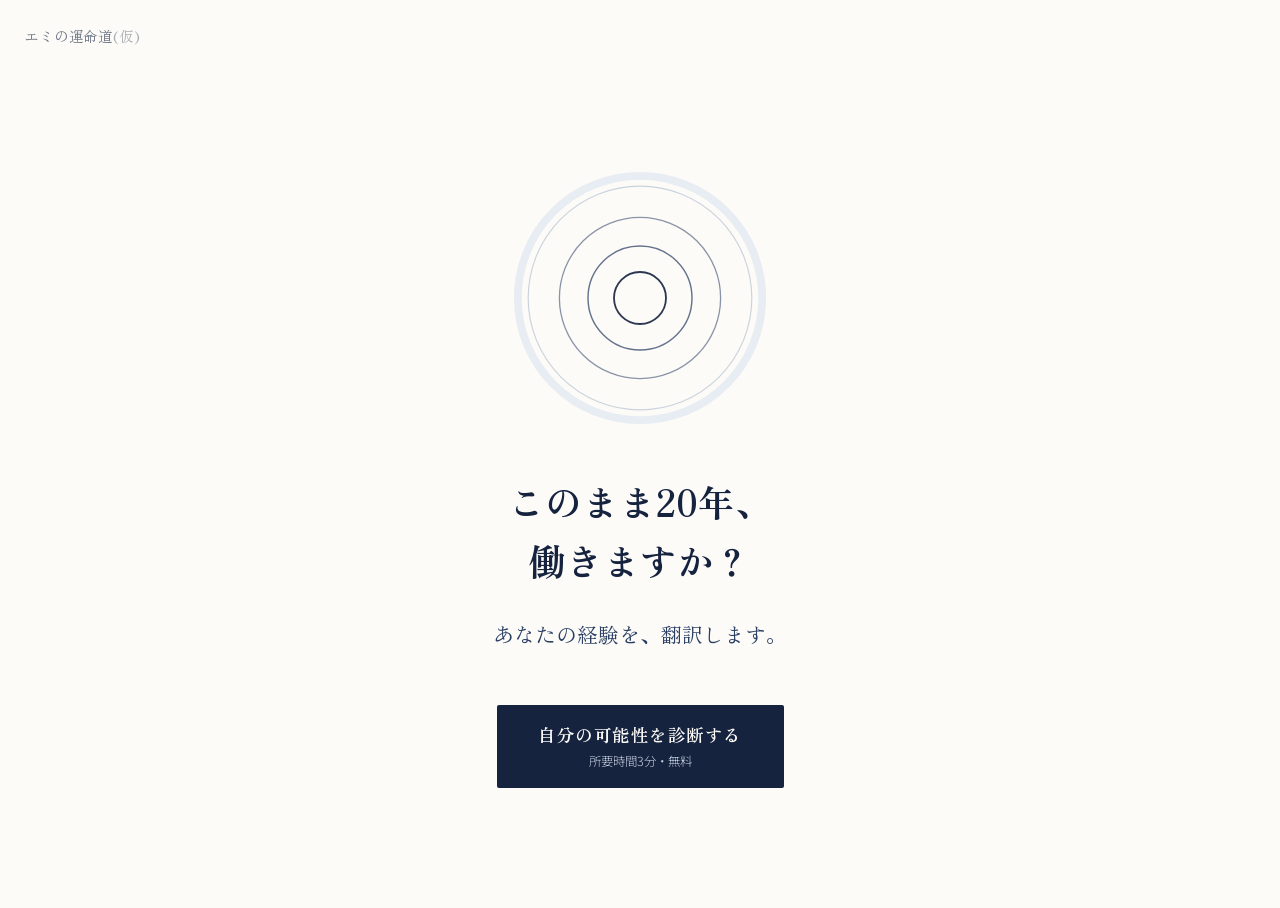
==== eminounmeido_preview.html @ cffa4973 "Add files via upload" ====
<!DOCTYPE html>
<html lang="ja">
<head>
<meta charset="UTF-8">
<meta name="viewport" content="width=device-width, initial-scale=1.0">
<title>エミの運命道(仮) | あなたの経験を翻訳する、可能性診断</title>
<meta name="description" content="このまま20年働きますか？あなたの経験を翻訳する、3分の可能性診断。">

<!-- OGP: 実際に公開するドメインに合わせて og:url と og:image を書き換えてください -->
<meta property="og:type" content="website">
<meta property="og:title" content="このまま20年、働きますか？｜エミの運命道">
<meta property="og:description" content="あなたの経験を翻訳する、3分の可能性診断。">
<meta property="og:url" content="https://eqmanage.github.io/eminounmeido/">
<meta property="og:image" content="https://eqmanage.github.io/eminounmeido/img/og-image.png">
<meta property="og:site_name" content="エミの運命道">
<meta property="og:locale" content="ja_JP">

<meta name="twitter:card" content="summary_large_image">
<meta name="twitter:title" content="このまま20年、働きますか？｜エミの運命道">
<meta name="twitter:description" content="あなたの経験を翻訳する、3分の可能性診断。">
<meta name="twitter:image" content="https://eqmanage.github.io/eminounmeido/img/og-image.png">

<style>
/* ==========================================================================
   エミの運命道(仮) — 40代の可能性診断サイト
   デザインコンセプト: 積み重ねた年輪を、次の道へ翻訳する
   白と青を基調に、占い感・転職サイト感を出さない
   ========================================================================== */

@import url('https://fonts.googleapis.com/css2?family=Zen+Old+Mincho:wght@400;500;600;700;900&family=Noto+Sans+JP:wght@300;400;500;700&display=swap');

:root {
  --navy:    #16233F;
  --navy-2:  #2B3F63;
  --sky:     #EFF4F9;
  --sky-2:   #DCE6F0;
  --paper:   #FCFBF8;
  --ink:     #23262E;
  --muted:   #6E7787;
  --line:    #D9E1EA;

  --font-display: 'Zen Old Mincho', serif;
  --font-body: 'Noto Sans JP', sans-serif;

  --max-width: 720px;
}

* { box-sizing: border-box; }

body {
  margin: 0;
  background: var(--paper);
  color: var(--ink);
  font-family: var(--font-body);
  font-weight: 300;
  line-height: 1.9;
  -webkit-font-smoothing: antialiased;
}

h1, h2, h3 {
  font-family: var(--font-display);
  font-weight: 700;
  line-height: 1.6;
  margin: 0;
  color: var(--navy);
}

p { margin: 0 0 1em; }
button { font-family: inherit; }

.container {
  max-width: var(--max-width);
  margin: 0 auto;
  padding: 0 1.5rem;
}

/* ==========================================================================
   ミニヘッダー(仮の屋号のみ、控えめに)
   ========================================================================== */

.mini-header {
  padding: 1.4rem 1.5rem;
  font-family: var(--font-display);
  font-size: 0.9rem;
  color: var(--muted);
  letter-spacing: 0.06em;
}

/* ==========================================================================
   年輪モチーフ(装飾SVG)
   ========================================================================== */

.rings {
  width: 100%;
  max-width: 260px;
  margin: 0 auto 2.2rem;
  opacity: 0.9;
}

/* ==========================================================================
   画面(スクリーン)切り替え
   ========================================================================== */

.screen {
  display: none;
  min-height: calc(100vh - 64px);
  align-items: center;
}
.screen.is-active { display: flex; }

.screen-inner {
  width: 100%;
  padding: 2.5rem 0 4rem;
}

/* ==========================================================================
   ランディング
   ========================================================================== */

.landing {
  text-align: center;
}

.landing h1 {
  font-size: clamp(1.7rem, 5vw, 2.3rem);
  margin-bottom: 0.7em;
}

.landing .lede {
  font-family: var(--font-display);
  font-size: clamp(1.1rem, 3vw, 1.3rem);
  color: var(--navy-2);
  margin-bottom: 2.4em;
}

/* ==========================================================================
   ボタン
   ========================================================================== */

.btn-primary {
  display: inline-flex;
  flex-direction: column;
  align-items: center;
  gap: 0.3rem;
  padding: 1.1rem 2.6rem;
  background: var(--navy);
  color: var(--paper);
  border: none;
  cursor: pointer;
  border-radius: 2px;
  transition: background 0.25s ease, transform 0.15s ease;
}
.btn-primary:hover { background: var(--navy-2); }
.btn-primary:active { transform: scale(0.98); }
.btn-primary .btn-label {
  font-family: var(--font-display);
  font-size: 1.1rem;
  font-weight: 600;
  letter-spacing: 0.03em;
}
.btn-primary .btn-sub {
  font-size: 0.78rem;
  color: #C9D3E2;
  font-weight: 300;
}

.btn-primary:disabled {
  background: var(--sky-2);
  color: var(--muted);
  cursor: not-allowed;
}
.btn-primary:disabled .btn-sub { color: var(--muted); }

.btn-secondary {
  display: inline-block;
  margin-top: 1.2rem;
  background: none;
  border: none;
  color: var(--muted);
  font-size: 0.88rem;
  cursor: pointer;
  text-decoration: underline;
  text-underline-offset: 3px;
}

/* ==========================================================================
   進捗インジケーター
   ========================================================================== */

.progress {
  display: flex;
  justify-content: center;
  gap: 0.5rem;
  margin-bottom: 2.6rem;
}
.progress-dot {
  width: 34px;
  height: 2px;
  background: var(--sky-2);
}
.progress-dot.is-done { background: var(--navy-2); }
.progress-dot.is-current { background: var(--navy); }

/* ==========================================================================
   質問フォーム
   ========================================================================== */

.step-title {
  font-size: clamp(1.4rem, 4vw, 1.8rem);
  text-align: center;
  margin-bottom: 2rem;
}

.question-block {
  margin-bottom: 2.4rem;
}

.question-label {
  display: block;
  font-family: var(--font-display);
  font-size: 1.05rem;
  color: var(--navy);
  margin-bottom: 0.9rem;
}

.question-hint {
  display: block;
  font-size: 0.82rem;
  color: var(--muted);
  margin-top: -0.5rem;
  margin-bottom: 0.9rem;
}

/* 選択肢: 性別など少数の横並び選択 */
.choice-row {
  display: flex;
  gap: 0.7rem;
  flex-wrap: wrap;
}

.choice-pill {
  padding: 0.75rem 1.4rem;
  border: 1px solid var(--line);
  background: var(--paper);
  color: var(--ink);
  cursor: pointer;
  font-size: 0.95rem;
  transition: border-color 0.2s ease, background 0.2s ease;
}
.choice-pill:hover { border-color: var(--navy-2); }
.choice-pill.is-selected {
  border-color: var(--navy);
  background: var(--sky);
  color: var(--navy);
  font-weight: 500;
}

/* 選択肢: 縦積みの選択(Q4のような気持ちの選択) */
.choice-stack {
  display: flex;
  flex-direction: column;
  gap: 0.7rem;
}

.choice-card {
  display: block;
  width: 100%;
  text-align: left;
  padding: 1rem 1.2rem;
  border: 1px solid var(--line);
  background: var(--paper);
  color: var(--ink);
  cursor: pointer;
  font-size: 0.95rem;
  line-height: 1.7;
  transition: border-color 0.2s ease, background 0.2s ease;
}
.choice-card:hover { border-color: var(--navy-2); }
.choice-card.is-selected {
  border-color: var(--navy);
  background: var(--sky);
  font-weight: 500;
}

input[type="date"],
input[type="text"] {
  width: 100%;
  font-family: var(--font-body);
  font-size: 1rem;
  padding: 0.85rem 1rem;
  border: 1px solid var(--line);
  background: var(--paper);
  color: var(--ink);
}
input[type="date"]:focus,
input[type="text"]:focus {
  outline: none;
  border-color: var(--navy-2);
}

.step-actions {
  text-align: center;
  margin-top: 2.6rem;
}

/* ==========================================================================
   結果画面
   ========================================================================== */

.result-loading {
  text-align: center;
  padding: 4rem 0;
}
.result-loading p {
  font-family: var(--font-display);
  color: var(--navy-2);
}

.result-content { display: none; }
.result-content.is-visible { display: block; }

.result-tag {
  display: block;
  text-align: center;
  font-size: 0.85rem;
  color: var(--muted);
  margin-bottom: 0.6rem;
}

.result-title {
  text-align: center;
  font-size: clamp(1.5rem, 4.5vw, 2rem);
  margin-bottom: 1.6rem;
  color: var(--navy);
}

.result-body {
  border-top: 1px solid var(--line);
  padding-top: 1.8rem;
}

.result-body p { color: var(--ink); }

.result-footer {
  margin-top: 2.6rem;
  padding-top: 1.8rem;
  border-top: 1px solid var(--line);
  text-align: center;
}

.small-note {
  font-size: 0.78rem;
  color: var(--muted);
  text-align: center;
  margin-top: 2rem;
}

/* ==========================================================================
   結果: 職業の翻訳提案カード
   ========================================================================== */

.suggestion-list {
  display: flex;
  flex-direction: column;
  gap: 0.9rem;
  margin: 1.4rem 0 1.8rem;
}

.suggestion-card {
  border: 1px solid var(--line);
  background: var(--sky);
  padding: 1.1rem 1.3rem;
}

.suggestion-job {
  display: block;
  font-family: var(--font-display);
  font-size: 1.08rem;
  color: var(--navy);
  margin-bottom: 0.35rem;
}

.suggestion-head {
  display: flex;
  align-items: baseline;
  justify-content: space-between;
  gap: 0.6rem;
  margin-bottom: 0.35rem;
}
.suggestion-head .suggestion-job { margin-bottom: 0; }

.suggestion-score {
  flex-shrink: 0;
  font-family: var(--font-display);
  font-size: 0.85rem;
  color: var(--navy-2);
  border: 1px solid var(--navy-2);
  padding: 0.15em 0.6em;
  white-space: nowrap;
}

.suggestion-reason {
  display: block;
  font-size: 0.88rem;
  color: var(--muted);
  line-height: 1.7;
}

.suggestion-episode {
  display: block;
  font-size: 0.85rem;
  color: var(--ink);
  line-height: 1.8;
  margin-top: 0.6rem;
  padding-top: 0.6rem;
  border-top: 1px dashed var(--line);
}

/* ==========================================================================
   結果: 傾向レーダーチャート
   ========================================================================== */

.radar-block {
  margin: 1.8rem 0;
  text-align: center;
  border-top: 1px solid var(--line);
  padding-top: 1.8rem;
}

.radar-title {
  font-family: var(--font-display);
  color: var(--navy);
  margin-bottom: 0.6rem;
}

.radar-svg {
  width: 100%;
  max-width: 300px;
  height: auto;
}

/* ==========================================================================
   結果: 星座占い(生まれ持った気質)
   ========================================================================== */

.fortune-block {
  margin: 1.8rem 0;
  padding: 1.3rem 1.4rem;
  border: 1px solid var(--line);
  background: var(--sky);
}

.fortune-tag-label {
  display: inline-block;
  font-size: 0.75rem;
  color: var(--navy-2);
  border: 1px solid var(--navy-2);
  padding: 0.1em 0.6em;
  margin-bottom: 0.6rem;
}

.fortune-heading {
  font-family: var(--font-display);
  color: var(--navy);
  font-size: 1.05rem;
  margin-bottom: 0.5rem;
}

.fortune-text {
  color: var(--ink);
  font-size: 0.92rem;
  line-height: 1.85;
  margin-bottom: 0;
}

/* ==========================================================================
   結果: シェアボタン
   ========================================================================== */

.share-block {
  margin-top: 2rem;
  padding-top: 1.6rem;
  border-top: 1px solid var(--line);
  text-align: center;
}

.share-label {
  font-size: 0.85rem;
  color: var(--muted);
  margin-bottom: 0.9rem;
}

.share-row {
  display: flex;
  gap: 0.8rem;
  justify-content: center;
  flex-wrap: wrap;
}

.share-btn {
  display: inline-block;
  padding: 0.7rem 1.4rem;
  font-size: 0.9rem;
  border: 1px solid var(--line);
  color: var(--navy);
  text-decoration: none;
  transition: border-color 0.2s ease, background 0.2s ease;
}
.share-btn:hover { border-color: var(--navy-2); background: var(--sky); }
.share-x { border-color: var(--navy); }
.share-line { border-color: #06C755; color: #06C755; }
.share-line:hover { background: rgba(6,199,85,0.08); }

/* ==========================================================================
   職業の予想カード(STEP2)
   ========================================================================== */

.guess-card {
  border: 1px solid var(--navy);
  background: var(--sky);
  padding: 1.6rem 1.4rem;
  text-align: center;
}

.guess-tag {
  display: block;
  font-size: 0.8rem;
  color: var(--muted);
  margin-bottom: 0.8rem;
}

.guess-job {
  font-family: var(--font-display);
  font-size: 1.5rem;
  color: var(--navy);
  margin: 0 0 0.5rem;
}

.guess-confidence {
  font-size: 0.85rem;
  color: var(--navy-2);
  margin: 0;
}

/* ==========================================================================
   結果: 意外性のある提案(想定内の職業選択をした人向け)
   ========================================================================== */

.suggestion-card-wildcard {
  border-style: dashed;
  border-color: var(--navy-2);
  background: var(--paper);
}

.suggestion-score-wildcard {
  font-style: italic;
  border-color: var(--navy-2);
  color: var(--navy-2);
}

</style>
</head>
<body>

<div class="mini-header">エミの運命道<span style="opacity:.6;">(仮)</span></div>

<main class="container">

  <!-- ============ ランディング ============ -->
  <section class="screen is-active" id="screen-landing">
    <div class="screen-inner landing">

      <svg class="rings" viewBox="0 0 200 200" aria-hidden="true">
        <circle cx="100" cy="100" r="20" fill="none" stroke="#16233F" stroke-width="1.4"/>
        <circle cx="100" cy="100" r="40" fill="none" stroke="#2B3F63" stroke-width="1.1" opacity="0.8"/>
        <circle cx="100" cy="100" r="62" fill="none" stroke="#2B3F63" stroke-width="1" opacity="0.6"/>
        <circle cx="100" cy="100" r="86" fill="none" stroke="#8FA3BE" stroke-width="0.9" opacity="0.5"/>
        <circle cx="100" cy="100" r="94" fill="none" stroke="#DCE6F0" stroke-width="6" opacity="0.7"/>
      </svg>

      <h1>このまま20年、<br>働きますか？</h1>
      <p class="lede">あなたの経験を、翻訳します。</p>

      <button class="btn-primary" id="btn-start">
        <span class="btn-label">自分の可能性を診断する</span>
        <span class="btn-sub">所要時間3分・無料</span>
      </button>

    </div>
  </section>

  <!-- ============ STEP 1 ============ -->
  <section class="screen" id="screen-step1">
    <div class="screen-inner">
      <div class="progress">
        <span class="progress-dot is-current" data-dot="1"></span>
        <span class="progress-dot" data-dot="2"></span>
        <span class="progress-dot" data-dot="3"></span>
      </div>
      <h2 class="step-title">あなたのことを教えて</h2>

      <div class="question-block">
        <label class="question-label">性別</label>
        <div class="choice-row" id="q-gender">
          <button type="button" class="choice-pill" data-value="女性">女性</button>
          <button type="button" class="choice-pill" data-value="男性">男性</button>
          <button type="button" class="choice-pill" data-value="回答しない">回答しない</button>
        </div>
      </div>

      <div class="question-block">
        <label class="question-label" for="q-birthday">誕生日</label>
        <input type="date" id="q-birthday">
      </div>

      <div class="step-actions">
        <button class="btn-primary" id="btn-to-step2" disabled>
          <span class="btn-label">次へ</span>
        </button>
      </div>
    </div>
  </section>

  <!-- ============ STEP 2 ============ -->
  <section class="screen" id="screen-step2">
    <div class="screen-inner">
      <div class="progress">
        <span class="progress-dot is-done" data-dot="1"></span>
        <span class="progress-dot is-current" data-dot="2"></span>
        <span class="progress-dot" data-dot="3"></span>
      </div>
      <h2 class="step-title">今のことを、少しだけ</h2>

      <div class="question-block">
        <label class="question-label" id="q-job-label">今のお仕事を教えてください</label>
        <span class="question-hint" id="q-job-hint">近いものがあれば選んでください</span>
        <div class="choice-stack" id="q-job-choices"></div>
        <input type="text" id="q-job-other" class="q-job-other" placeholder="お仕事を入力してください" style="display:none; margin-top:0.7rem;">
      </div>

      <div class="question-block" id="feeling-block">
        <label class="question-label">最近、仕事をしていてこんな気持ちになることはありますか？</label>
        <div class="choice-stack" id="q-feeling">
          <button type="button" class="choice-card" data-value="continue">この仕事をこの先20年続けるのは、正直しんどいかもしれない</button>
          <button type="button" class="choice-card" data-value="unrewarded">頑張ってきたはずなのに、報われている実感があまりない</button>
          <button type="button" class="choice-card" data-value="repetition">毎日同じことの繰り返しで、代わり映えがない気がする</button>
          <button type="button" class="choice-card" data-value="other-desire">本当はやりたいことが、他にある気がしている</button>
          <button type="button" class="choice-card" data-value="vague">特に不満というわけではないが、なんとなく違う気がしている</button>
        </div>
      </div>

      <div class="step-actions">
        <button class="btn-primary" id="btn-to-step3" disabled>
          <span class="btn-label">次へ</span>
        </button>
        <div><button class="btn-secondary" id="btn-back-1">戻る</button></div>
      </div>
    </div>
  </section>

  <!-- ============ STEP 3 ============ -->
  <section class="screen" id="screen-step3">
    <div class="screen-inner">
      <div class="progress">
        <span class="progress-dot is-done" data-dot="1"></span>
        <span class="progress-dot is-done" data-dot="2"></span>
        <span class="progress-dot is-current" data-dot="3"></span>
      </div>
      <h2 class="step-title">最後にひとつだけ</h2>

      <div class="question-block">
        <label class="question-label" id="q-wish-label">ちょっとやってみたい仕事は、ありますか？</label>
        <span class="question-hint" id="q-wish-hint">思いつかなければ、気になる分野やキーワードだけでも構いません</span>
        <div class="choice-stack" id="q-wish-choices"></div>
        <input type="text" id="q-wish-other" class="q-job-other" placeholder="気になる仕事やキーワードを入力してください" style="display:none; margin-top:0.7rem;">
      </div>

      <div class="step-actions">
        <button class="btn-primary" id="btn-diagnose">
          <span class="btn-label">診断結果を見る</span>
        </button>
        <div><button class="btn-secondary" id="btn-back-2">戻る</button></div>
      </div>
    </div>
  </section>

  <!-- ============ 結果 ============ -->
  <section class="screen" id="screen-result">
    <div class="screen-inner">

      <div class="result-loading" id="result-loading">
        <svg class="rings" viewBox="0 0 200 200" aria-hidden="true">
          <circle cx="100" cy="100" r="20" fill="none" stroke="#16233F" stroke-width="1.4"/>
          <circle cx="100" cy="100" r="40" fill="none" stroke="#2B3F63" stroke-width="1.1" opacity="0.8"/>
          <circle cx="100" cy="100" r="62" fill="none" stroke="#2B3F63" stroke-width="1" opacity="0.6"/>
          <circle cx="100" cy="100" r="86" fill="none" stroke="#8FA3BE" stroke-width="0.9" opacity="0.5"/>
        </svg>
        <p>あなたの経験を、翻訳しています…</p>
      </div>

      <div class="result-content" id="result-content">
        <span class="result-tag" id="result-tag"></span>
        <h2 class="result-title" id="result-title"></h2>
        <div class="result-body" id="result-body"></div>

        <div class="share-block">
          <p class="share-label">結果をシェアする</p>
          <div class="share-row">
            <a href="#" target="_blank" rel="noopener" class="share-btn share-x" id="share-x">Xでシェア</a>
            <a href="#" target="_blank" rel="noopener" class="share-btn share-line" id="share-line">LINEで送る</a>
          </div>
        </div>

        <div class="result-footer">
          <button class="btn-secondary" id="btn-restart">もう一度診断する</button>
        </div>
      </div>

      <p class="small-note">この診断はエンターテインメントを目的とした参考情報です。実際のキャリア選択は、ご自身の状況を踏まえてご判断ください。</p>

    </div>
  </section>

</main>

<script>
document.addEventListener('DOMContentLoaded', () => {

  /* ---------------- 状態管理 ---------------- */
  const state = {
    gender: null,
    birthday: null,
    job: '',
    jobMatchedCandidate: null, // true: 提示した候補から選んだ(想定内) / false: その他で自由入力(想定外)
    feeling: null,
    wish: '',
  };

  const screens = {
    landing: document.getElementById('screen-landing'),
    step1: document.getElementById('screen-step1'),
    step2: document.getElementById('screen-step2'),
    step3: document.getElementById('screen-step3'),
    result: document.getElementById('screen-result'),
  };

  function goTo(name) {
    Object.values(screens).forEach((el) => el.classList.remove('is-active'));
    screens[name].classList.add('is-active');
    window.scrollTo({ top: 0, behavior: 'instant' in window ? 'instant' : 'auto' });
  }

  document.getElementById('btn-start').addEventListener('click', () => goTo('step1'));
  document.getElementById('btn-back-1').addEventListener('click', () => goTo('step1'));
  document.getElementById('btn-back-2').addEventListener('click', () => goTo('step2'));

  /* ---------------- STEP 1: 性別・誕生日 ---------------- */
  const genderButtons = document.querySelectorAll('#q-gender .choice-pill');
  const birthdayInput = document.getElementById('q-birthday');
  const toStep2Btn = document.getElementById('btn-to-step2');

  function checkStep1() {
    toStep2Btn.disabled = !(state.gender && state.birthday);
  }

  genderButtons.forEach((btn) => {
    btn.addEventListener('click', () => {
      genderButtons.forEach((b) => b.classList.remove('is-selected'));
      btn.classList.add('is-selected');
      state.gender = btn.dataset.value;
      checkStep1();
    });
  });

  birthdayInput.addEventListener('change', () => {
    state.birthday = birthdayInput.value || null;
    checkStep1();
  });

  toStep2Btn.addEventListener('click', () => {
    renderJobChoices();
    goTo('step2');
  });

  /* ---------------- STEP 2: 仕事・気持ち ---------------- */
  const jobChoicesContainer = document.getElementById('q-job-choices');
  const jobOtherInput = document.getElementById('q-job-other');
  const jobLabelEl = document.getElementById('q-job-label');
  const feelingButtons = document.querySelectorAll('#q-feeling .choice-card');
  const toStep3Btn = document.getElementById('btn-to-step3');

  function checkStep2() {
    toStep3Btn.disabled = !(state.job.trim() && state.feeling);
  }

  /* 誕生日から星座を判定し、星座傾向にひもづく職業候補を提示する */
  const zodiacRanges = [
    { name: '山羊座', from: [12, 22], to: [1, 19] },
    { name: '水瓶座', from: [1, 20], to: [2, 18] },
    { name: '魚座', from: [2, 19], to: [3, 20] },
    { name: '牡羊座', from: [3, 21], to: [4, 19] },
    { name: '牡牛座', from: [4, 20], to: [5, 20] },
    { name: '双子座', from: [5, 21], to: [6, 21] },
    { name: '蟹座', from: [6, 22], to: [7, 22] },
    { name: '獅子座', from: [7, 23], to: [8, 22] },
    { name: '乙女座', from: [8, 23], to: [9, 22] },
    { name: '天秤座', from: [9, 23], to: [10, 23] },
    { name: '蠍座', from: [10, 24], to: [11, 22] },
    { name: '射手座', from: [11, 23], to: [12, 21] },
  ];

  function getZodiac(birthdayStr) {
    const d = new Date(birthdayStr);
    if (isNaN(d.getTime())) return null;
    const m = d.getMonth() + 1;
    const day = d.getDate();
    for (const z of zodiacRanges) {
      const [fm, fd] = z.from;
      const [tm, td] = z.to;
      if (fm === tm) {
        if (m === fm && day >= fd && day <= td) return z.name;
      } else if (fm > tm) {
        if ((m === fm && day >= fd) || (m === tm && day <= td)) return z.name;
      } else {
        if ((m === fm && day >= fd) || (m === tm && day <= td) || (m > fm && m < tm)) return z.name;
      }
    }
    return null;
  }

  /* デカン(星座を前期・中期・後期の3つに分割)を判定し、職業候補にさらにバリエーションを持たせる */
  function dayOfYearRef(month, day) {
    // うるう年の影響を避けるため、基準年(2001年)に統一して日数を計算する
    return Math.floor((Date.UTC(2001, month - 1, day) - Date.UTC(2001, 0, 1)) / 86400000);
  }

  function getDecan(birthdayStr) {
    const d = new Date(birthdayStr);
    if (isNaN(d.getTime())) return null;
    const m = d.getMonth() + 1;
    const day = d.getDate();

    for (const z of zodiacRanges) {
      const [fm, fd] = z.from;
      const [tm, td] = z.to;
      const wraps = fm > tm; // 山羊座のように年をまたぐ場合

      const inRange = wraps
        ? ((m === fm && day >= fd) || (m === tm && day <= td))
        : ((m === fm && day >= fd) || (m === tm && day <= td) || (m > fm && m < tm));

      if (!inRange) continue;

      let startDoy = dayOfYearRef(fm, fd);
      let endDoy = dayOfYearRef(tm, td);
      let curDoy = dayOfYearRef(m, day);

      if (wraps) {
        // 年またぎ: 12/22始まり基準で計算し直す(12/22を0とする通算日数に変換)
        const toOffset = (doy) => (doy >= startDoy ? doy - startDoy : doy + 365 - startDoy);
        endDoy = toOffset(endDoy);
        curDoy = toOffset(curDoy);
        startDoy = 0;
      }

      const totalLen = endDoy - startDoy + 1;
      const offset = curDoy - startDoy;
      const third = totalLen / 3;

      if (offset < third) return 1;
      if (offset < third * 2) return 2;
      return 3;
    }
    return null;
  }

  const decanLabel = { 1: '前期', 2: '中期', 3: '後期' };

  const zodiacJobHints = {
    牡羊座: ['消防士', '営業', '自衛官'],
    牡牛座: ['飲食店勤務', '経理・事務', '美容師'],
    双子座: ['営業', '販売・接客', '教師'],
    蟹座: ['保育士', '看護師', '主婦・主夫'],
    獅子座: ['営業', '教師', '警察官'],
    乙女座: ['経理・事務', '看護師', '保育士'],
    天秤座: ['販売・接客', '美容師', '公務員'],
    蠍座: ['警察官', '消防士', 'エンジニア'],
    射手座: ['ドライバー', '自衛官', '営業'],
    山羊座: ['公務員', '経理・事務', 'エンジニア'],
    水瓶座: ['エンジニア', '教師', '公務員'],
    魚座: ['保育士', '看護師', '美容師'],
  };

  /* デカン(前期/中期/後期)ごとに1つ、追加の職業候補を持たせてバリエーションを増やす */
  const zodiacDecanExtra = {
    牡羊座: ['スポーツインストラクター', '起業家', 'イベント企画'],
    牡牛座: ['伝統工芸の職人', '農業関連', 'パティシエ'],
    双子座: ['ライター', '通訳・翻訳', 'ラジオ関連の仕事'],
    蟹座: ['カフェ経営', '福祉関連の仕事', '家庭教師'],
    獅子座: ['舞台・エンタメ関連', '広報・PR', 'イベントプロデューサー'],
    乙女座: ['品質管理の専門職', '編集者', '栄養士'],
    天秤座: ['インテリアコーディネーター', 'ギャラリー運営', '渉外・広報関連'],
    蠍座: ['リサーチャー(調査・分析)', '心理関連の仕事', '醸造・発酵関連'],
    射手座: ['旅行・観光関連', '海外関連の仕事', 'スポーツ関連'],
    山羊座: ['不動産関連', '経営企画', '建築関連の職人'],
    水瓶座: ['NPO運営', 'IT系の新規事業', 'サイエンス関連'],
    魚座: ['アート関連の仕事', 'セラピスト', '写真・映像関連'],
  };

  /* ---------------- 職業の予想エンジン(星座・干支・数秘術・九星気学の複合占い) ---------------- */

  const etoOrder = ['子', '丑', '寅', '卯', '辰', '巳', '午', '未', '申', '酉', '戌', '亥'];
  function getEto(year) {
    const idx = ((year - 4) % 12 + 12) % 12;
    return etoOrder[idx];
  }

  const etoJobHints = {
    子: ['営業', '販売・接客'],
    丑: ['経理・事務', '公務員'],
    寅: ['消防士', '自衛官'],
    卯: ['保育士', '美容師'],
    辰: ['エンジニア', '営業'],
    巳: ['警察官', 'エンジニア'],
    午: ['ドライバー', '営業'],
    未: ['保育士', '看護師'],
    申: ['販売・接客', '美容師'],
    酉: ['経理・事務', '公務員'],
    戌: ['警察官', '自衛官'],
    亥: ['消防士', '飲食店勤務'],
  };

  function digitSumReduce(numStr) {
    let n = numStr.split('').reduce((a, c) => a + Number(c), 0);
    while (n > 9) n = String(n).split('').reduce((a, c) => a + Number(c), 0);
    return n;
  }

  function getNumerology(birthdayStr) {
    const digits = birthdayStr.replace(/[^0-9]/g, '');
    const n = digitSumReduce(digits);
    return n === 0 ? 9 : n;
  }

  const numerologyJobHints = {
    1: ['営業', '公務員'],
    2: ['看護師', '保育士'],
    3: ['販売・接客', '美容師'],
    4: ['経理・事務', 'エンジニア'],
    5: ['ドライバー', '営業'],
    6: ['保育士', '看護師'],
    7: ['エンジニア', '警察官'],
    8: ['消防士', '自衛官'],
    9: ['教師', '主婦・主夫'],
  };

  const kyuseiNames = ['一白水星', '二黒土星', '三碧木星', '四緑木星', '五黄土星', '六白金星', '七赤金星', '八白土星', '九紫火星'];
  const kyuseiJobHints = {
    1: ['販売・接客', '営業'],
    2: ['主婦・主夫', '保育士'],
    3: ['営業', 'ドライバー'],
    4: ['教師', '経理・事務'],
    5: ['自衛官', '消防士'],
    6: ['公務員', 'エンジニア'],
    7: ['販売・接客', '美容師'],
    8: ['警察官', '経理・事務'],
    9: ['教師', '看護師'],
  };

  function getKyuseiNumber(birthdayStr) {
    const d = new Date(birthdayStr);
    if (isNaN(d.getTime())) return null;
    let y = d.getFullYear();
    const m = d.getMonth() + 1;
    const day = d.getDate();
    // 節分(2/3〜2/4)より前に生まれた場合は前年の九星気学の年として扱う(簡易的に2/4を境目とする)
    if (m === 1 || (m === 2 && day < 4)) y -= 1;
    const s = digitSumReduce(String(y));
    let starNum = y < 2000 ? 11 - s : 2 - s;
    while (starNum <= 0) starNum += 9;
    while (starNum > 9) starNum -= 9;
    return starNum;
  }

  function getAgeBracket(birthdayStr) {
    const d = new Date(birthdayStr);
    const now = new Date();
    let age = now.getFullYear() - d.getFullYear();
    const monthDiff = now.getMonth() - d.getMonth();
    if (monthDiff < 0 || (monthDiff === 0 && now.getDate() < d.getDate())) age -= 1;
    if (age < 30) return '20代以下';
    if (age < 40) return '30代';
    if (age < 50) return '40代';
    return '50代以上';
  }

  /* 年代・性別のゆるやかな傾向による補正(統計データの引用ではなく、あくまで占いの一要素) */
  function getStatsHint(ageBracket, gender) {
    const table = {
      '20代以下_男性': ['営業', 'ドライバー'],
      '20代以下_女性': ['販売・接客', '保育士'],
      '30代_男性': ['営業', 'エンジニア'],
      '30代_女性': ['販売・接客', '保育士'],
      '40代_男性': ['営業', 'エンジニア'],
      '40代_女性': ['経理・事務', '販売・接客'],
      '50代以上_男性': ['公務員', 'エンジニア'],
      '50代以上_女性': ['主婦・主夫', '看護師'],
    };
    return table[`${ageBracket}_${gender}`] || [];
  }

  function computeJobScores(zodiac, birthdayStr, gender) {
    if (!zodiac || !birthdayStr) return [];
    const year = new Date(birthdayStr).getFullYear();
    const eto = getEto(year);
    const numerology = getNumerology(birthdayStr);
    const kyuseiNum = getKyuseiNumber(birthdayStr);
    const ageBracket = getAgeBracket(birthdayStr);
    const statsHint = getStatsHint(ageBracket, gender);

    const scores = {};
    function addVotes(list, weights) {
      (list || []).forEach((job, i) => {
        scores[job] = (scores[job] || 0) + (weights[i] !== undefined ? weights[i] : 1);
      });
    }

    addVotes(zodiacJobHints[zodiac], [3, 2, 1]);
    addVotes(etoJobHints[eto], [2, 1]);
    addVotes(numerologyJobHints[numerology], [2, 1]);
    addVotes(kyuseiJobHints[kyuseiNum], [2, 1]);
    addVotes(statsHint, [1, 1]);

    return Object.entries(scores).sort((a, b) => b[1] - a[1]);
  }

  function getTopJobCandidates(zodiac, birthdayStr, gender, topN) {
    return computeJobScores(zodiac, birthdayStr, gender).slice(0, topN).map((entry) => entry[0]);
  }

  function renderJobChoices() {
    const zodiac = getZodiac(state.birthday);
    const candidates = getTopJobCandidates(zodiac, state.birthday, state.gender, 3);

    jobLabelEl.textContent = '今のお仕事を教えてください';
    document.getElementById('q-job-hint').textContent = '近いものがあれば選んでください';

    let options = [...candidates];
    options.push('その他(自分で入力する)');
    if (options.length === 1) options = ['その他(自分で入力する)'];

    jobChoicesContainer.innerHTML = options.map((label) => `
      <button type="button" class="choice-card" data-value="${label}">${label}</button>
    `).join('');

    jobOtherInput.style.display = 'none';
    jobOtherInput.value = '';
    state.job = '';
    checkStep2();

    jobChoicesContainer.querySelectorAll('.choice-card').forEach((btn) => {
      btn.addEventListener('click', () => {
        jobChoicesContainer.querySelectorAll('.choice-card').forEach((b) => b.classList.remove('is-selected'));
        btn.classList.add('is-selected');

        if (btn.dataset.value === 'その他(自分で入力する)') {
          jobOtherInput.style.display = '';
          jobOtherInput.focus();
          state.job = jobOtherInput.value.trim();
          state.jobMatchedCandidate = false;
        } else {
          jobOtherInput.style.display = 'none';
          state.job = btn.dataset.value;
          state.jobMatchedCandidate = true;
        }
        checkStep2();
      });
    });
  }

  jobOtherInput.addEventListener('input', () => {
    state.job = jobOtherInput.value;
    state.jobMatchedCandidate = false;
    checkStep2();
  });

  feelingButtons.forEach((btn) => {
    btn.addEventListener('click', () => {
      feelingButtons.forEach((b) => b.classList.remove('is-selected'));
      btn.classList.add('is-selected');
      state.feeling = btn.dataset.value;
      checkStep2();
    });
  });

  toStep3Btn.addEventListener('click', () => {
    renderWishChoices();
    goTo('step3');
  });

  /* ---------------- STEP 3: やってみたい仕事 ---------------- */
  const wishChoicesContainer = document.getElementById('q-wish-choices');
  const wishOtherInput = document.getElementById('q-wish-other');
  const wishLabelEl = document.getElementById('q-wish-label');

  /* 星座からの「気になる分野」候補(現職とは違う、少し夢のある方向性) */
  const zodiacDreamJobs = {
    牡羊座: ['起業家', 'スポーツ関連の仕事', 'ツアーガイド'],
    牡牛座: ['パン職人', '陶芸家', '農業'],
    双子座: ['ライター', 'ラジオパーソナリティ', '通訳・翻訳'],
    蟹座: ['カフェ経営', '子育て支援の仕事', 'ゲストハウス運営'],
    獅子座: ['舞台・エンタメ関連の仕事', '講演家', 'ブランドオーナー'],
    乙女座: ['整理収納アドバイザー', '図書館司書', '品質管理の専門職'],
    天秤座: ['フラワーショップ経営', 'インテリアコーディネーター', 'ギャラリー運営'],
    蠍座: ['リサーチャー', '心理カウンセラー', '醸造家(ワイン・日本酒)'],
    射手座: ['旅行関連の仕事', 'ダイビングインストラクター', '海外関連の仕事'],
    山羊座: ['不動産関連の仕事', '伝統工芸の職人', '経営コンサルタント'],
    水瓶座: ['NPO運営', '新規事業の立ち上げ', 'サイエンスライター'],
    魚座: ['写真家', 'ヨガインストラクター', 'アートセラピスト'],
  };

  /* 今の気持ち(Q4)からの、方向性のヒント */
  const feelingWishHints = {
    continue: '在宅でできる、負担の少ない仕事',
    unrewarded: '成果がきちんと数字で見える仕事',
    repetition: '毎回内容が変わる、プロジェクト型の仕事',
    'other-desire': 'ずっと気になっていた分野の仕事',
    vague: '焦らず探しながら決められる仕事',
  };

  function renderWishChoices() {
    const zodiac = getZodiac(state.birthday);
    const dreamJobs = zodiac ? zodiacDreamJobs[zodiac] : [];
    const feelingHint = feelingWishHints[state.feeling];

    if (zodiac) {
      wishLabelEl.textContent = 'ちょっとやってみたい仕事は、ありますか？';
      document.getElementById('q-wish-hint').textContent = '気になるものがあれば選んでください。近いものがなければ「その他」へ';
    } else {
      wishLabelEl.textContent = 'ちょっとやってみたい仕事は、ありますか？';
      document.getElementById('q-wish-hint').textContent = '思いつかなければ、気になる分野やキーワードだけでも構いません';
    }

    const options = [...dreamJobs];
    if (feelingHint) options.push(feelingHint);
    options.push('その他(自分で入力する)');
    options.push('特にない');

    wishChoicesContainer.innerHTML = options.map((label) => `
      <button type="button" class="choice-card" data-value="${label}">${label}</button>
    `).join('');

    wishOtherInput.style.display = 'none';
    wishOtherInput.value = '';
    state.wish = '';

    wishChoicesContainer.querySelectorAll('.choice-card').forEach((btn) => {
      btn.addEventListener('click', () => {
        wishChoicesContainer.querySelectorAll('.choice-card').forEach((b) => b.classList.remove('is-selected'));
        btn.classList.add('is-selected');

        if (btn.dataset.value === 'その他(自分で入力する)') {
          wishOtherInput.style.display = '';
          wishOtherInput.focus();
          state.wish = wishOtherInput.value.trim();
        } else if (btn.dataset.value === '特にない') {
          wishOtherInput.style.display = 'none';
          state.wish = '';
        } else {
          wishOtherInput.style.display = 'none';
          state.wish = btn.dataset.value;
        }
      });
    });
  }

  wishOtherInput.addEventListener('input', () => { state.wish = wishOtherInput.value; });

  document.getElementById('btn-diagnose').addEventListener('click', () => {
    goTo('result');
    runDiagnosis();
  });

  /* ---------------- 職業の翻訳辞書 ---------------- */
  /* 「これまでの経験の本質」を言語化し、意外性のある新しい道につなげる */
  const occupationDictionary = [
    {
      keywords: ['消防士', '消防', '救急隊', '救急救命士', 'レスキュー'],
      essence: '緊張の中でも心を静め、型を極めてきた集中力',
      peopleFacing: false,
      suggestions: [
        { job: '生け花の先生', reason: '一瞬の判断と、美しい所作を積み重ねてきた修練が、花を通した表現に自然と重なります。', episode: '現場で「型を体に染み込ませるまで繰り返す」姿勢を培ってきたことは、稽古を通じて感覚を磨いていく生け花の世界でも、そのまま強みになります。' },
        { job: '防災・危機管理の講師', reason: '現場で培った冷静な判断力を、企業や地域に伝える形で活かせます。', episode: 'とっさの判断を求められる現場に立ち続けてきた経験は、伝える立場になったときに、机上の知識にはない説得力になります。' },
      ],
      uniqueSuggestion: { job: '落語家', reason: '緊迫した現場で身につけた間合いと度胸は、人前で場を持たせる話芸にも意外なほど通じます。', episode: '一瞬の判断と、張り詰めた空気を和らげてきた経験は、高座で観客の呼吸を読む感覚とどこかで重なります。' },
    },
    {
      keywords: ['警察官', '警察', '刑事', '交番'],
      essence: '初対面の相手を観察し、短い時間で信頼を築く力',
      peopleFacing: true,
      suggestions: [
        { job: '営業職', reason: '人の表情や言葉の裏にある本音を読み取る力は、信頼関係が要となる営業でそのまま活きます。', episode: '初対面の相手の些細な変化に気づいてきた観察眼は、商談の場でも「今、何を求めているか」を読み取る力として活きます。' },
        { job: '人材コーディネーター', reason: '人を見極め、適切な場所につなぐという役割は、日々の仕事の延長線上にあります。', episode: '人を見極め、適切な場所に導いてきた経験は、転職支援の現場でもそのまま応用できます。' },
      ],
      uniqueSuggestion: { job: '推理小説家・脚本家', reason: '現場で見てきた人間模様の機微を、物語として描く力に転用できます。', episode: '事件の裏にある人の心の動きを見つめてきた経験は、フィクションの中に説得力を宿すための、何よりの土台になります。' },
    },
    {
      keywords: ['看護師', 'ナース', '看護'],
      essence: '人の弱さに寄り添い、支え続ける力',
      peopleFacing: true,
      suggestions: [
        { job: 'キャリアカウンセラー', reason: '相手の状態を見立て、必要な支えを差し出す力は、仕事の悩みに寄り添う場面でも活きます。', episode: '患者さんの状態を見立て、必要な言葉をかけてきた経験は、キャリアに悩む人の話を聞く場面でも活きます。' },
        { job: '産業保健スタッフ', reason: '医療の知識と、人に寄り添う姿勢を、企業で働く人たちのために使う道があります。', episode: '医療の知識だけでなく、忙しい人に無理なく寄り添ってきた経験が、働く人の健康管理という仕事に直結します。' },
      ],
      uniqueSuggestion: { job: '遺品整理士', reason: '人生の最期に寄り添ってきた経験は、遺されたご家族の気持ちに寄り添う仕事でも活きます。', episode: '命と向き合う現場で培った静かな眼差しは、故人の暮らしの痕跡と丁寧に向き合う仕事において、かけがえのない力になります。' },
    },
    {
      keywords: ['教師', '教員', '学校の先生'],
      essence: '複雑なことを、相手に合わせてわかりやすく伝える力',
      peopleFacing: true,
      suggestions: [
        { job: '企業研修講師', reason: '教えることのプロとしての経験は、大人向けの研修にもそのまま応用できます。', episode: '同じ内容でも相手のレベルに合わせて説明を変えてきた経験は、社会人研修の現場でそのまま武器になります。' },
        { job: 'ライター', reason: '伝わる言葉を選ぶ力は、文章という形に置き換えても発揮できます。', episode: '難しいことをかみ砕いて伝えてきた積み重ねは、文章という形に変えても十分に通用します。' },
      ],
      uniqueSuggestion: { job: 'キャンプ場運営・野外教育インストラクター', reason: '教える経験を、教室の外、自然の中の学びの場に置き換える道もあります。', episode: '相手のレベルに合わせて伝え方を変えてきた力は、天候も反応も読めない自然の中でこそ、真価を発揮します。' },
    },
    {
      keywords: ['経理', '会計', '総務', '事務'],
      essence: '細部を見落とさず、正確に積み上げていく力',
      peopleFacing: false,
      suggestions: [
        { job: 'ファイナンシャルプランナー', reason: '数字と誠実に向き合ってきた姿勢は、個人のお金の相談に乗る仕事でも信頼につながります。', episode: '数字のズレを見逃さず、こつこつ確認してきた姿勢は、お金の相談に乗る仕事で大きな信頼につながります。' },
        { job: '士業事務所のアシスタント', reason: '正確さと粘り強さが求められる仕事との相性が良い傾向にあります。', episode: '正確な処理を積み重ねてきた実績は、専門家のそばで仕事をする際に、そのまま評価されるポイントになります。' },
      ],
      uniqueSuggestion: { job: '骨董品・古物の鑑定士', reason: '数字の細部を見逃さない目は、物の真贋を見極める仕事にも通じます。', episode: '小さな不整合も見逃さず確認し続けてきた姿勢は、真贋を分ける微細な違いを見抜く仕事において、そのまま武器になります。' },
    },
    {
      keywords: ['営業'],
      essence: '人との関係を築き、数字という結果に落とし込む力',
      peopleFacing: true,
      suggestions: [
        { job: '独立系の営業代行・コンサルタント', reason: 'これまで培った関係構築力を、特定の会社ではなく自分の看板で活かす道があります。', episode: '特定の商品を売る力ではなく、人との関係を築く力そのものを、自分の看板で使う道があります。' },
        { job: 'カスタマーサクセス', reason: '売ることだけでなく、相手を成功に導く力として応用できます。', episode: '契約を取るまでで終わらせず、その後の関係を大切にしてきた姿勢は、顧客の成功を支える仕事にそのまま向いています。' },
      ],
      uniqueSuggestion: { job: '司会業・MC', reason: '人前で場を盛り上げ、相手の反応を見ながら話を組み立てる力は、司会業でも活きます。', episode: '商談の場の空気を読み、間合いを取ってきた経験は、大勢の前で場を回す仕事にも意外なほどなじみます。' },
    },
    {
      keywords: ['販売', '接客', '店員', 'ショップ'],
      essence: '目の前の人の反応を読み、瞬時に対応を変える力',
      peopleFacing: true,
      suggestions: [
        { job: '接客・接遇の講師業', reason: '現場で培った感覚は、言葉にして人に教えるという形でも価値を持ちます。', episode: 'お客様の顔色を見て、対応を変えてきた感覚は、言葉にして人に伝えることでさらに価値を持ちます。' },
        { job: 'カスタマーサクセス', reason: 'お客様に寄り添ってきた経験が、契約後の関係づくりに活かせます。', episode: '目の前の一人に向き合ってきた経験は、契約後も長く関わる仕事において強みになります。' },
      ],
      uniqueSuggestion: { job: '旅館の女将・宿の看板役', reason: 'お客様一人ひとりに合わせたおもてなしの感覚を、宿という舞台で発揮する道があります。', episode: '目の前の人の様子を読み、対応を変えてきた感覚は、一晩の滞在に心を尽くすもてなしの仕事と、静かに重なります。' },
    },
    {
      keywords: ['エンジニア', 'SE', 'プログラマ', 'システム', 'IT'],
      essence: '複雑な問題を分解し、順序立てて解決する力',
      peopleFacing: false,
      suggestions: [
        { job: '小さな事業の立ち上げ', reason: '仕組みを設計する力は、自分の事業を組み立てる際の土台になります。', episode: '複雑な要件を整理し、動くものに落とし込んできた経験は、自分の事業を一から組み立てる際の土台になります。' },
        { job: '技術顧問・アドバイザー', reason: '積み上げてきた専門知識を、現場を離れた形で伝える道もあります。', episode: '現場で培った知識は、実際に手を動かさなくても、助言という形で十分な価値を持ちます。' },
      ],
      uniqueSuggestion: { job: '謎解きゲーム・体験型イベントの制作者', reason: '論理的な仕組みを組み立てる力を、遊びの設計に転用する道もあります。', episode: '複雑な仕様を一つずつ組み上げてきた力は、人を楽しませる仕掛けを設計する仕事でも、そのまま活きます。' },
    },
    {
      keywords: ['公務員', '市役所', '区役所', '行政', '役場'],
      essence: '立場の異なる人たちの利害を調整する力',
      peopleFacing: false,
      suggestions: [
        { job: 'NPO・地域団体の運営', reason: '公共のために動いてきた経験は、地域の課題解決の現場でそのまま活きます。', episode: '立場の異なる人たちの意見を聞き、間を取り持ってきた経験は、地域活動の現場でそのまま活きます。' },
        { job: '地域コーディネーター', reason: '行政と住民の間に立ってきた経験が、橋渡し役として力を発揮します。', episode: '制度と現場の両方を知っているからこそ、住民と行政の橋渡し役として重宝されます。' },
      ],
      uniqueSuggestion: { job: '古民家再生・空き家活用プロデューサー', reason: '制度と現場をつなぐ調整力を、地域資源の再生に活かす道もあります。', episode: '立場の異なる人たちの間に立ってきた経験は、古い建物と新しい使い手をつなぐ仕事でも、静かに力を発揮します。' },
    },
    {
      keywords: ['飲食', '調理', 'ホール', '料理人', 'シェフ', 'コック'],
      essence: '限られた時間の中で、複数のことを同時にこなす力',
      peopleFacing: true,
      suggestions: [
        { job: '食育インストラクター', reason: '食への知識と経験を、次の世代に伝える形に翻訳できます。', episode: '毎日の調理で培った知識は、伝える相手を変えるだけで、新しい価値になります。' },
        { job: '小さな宿・ゲストハウスの運営', reason: 'おもてなしの感覚と現場力を、宿泊という形で発揮する道があります。', episode: '限られた時間で複数のことを回してきた現場力は、宿泊業の忙しい時間帯でもそのまま活きます。' },
      ],
      uniqueSuggestion: { job: '移動販売車(キッチンカー)のオーナー', reason: '限られた環境で回してきた現場力を、自分の看板で発揮する道があります。', episode: '狭い厨房で複数のことを同時にこなしてきた経験は、小さな車の中で店を営む仕事にも、そのまま活きます。' },
    },
    {
      keywords: ['自衛官', '自衛隊'],
      essence: '厳しい環境の中でも、チームを機能させる力',
      peopleFacing: false,
      suggestions: [
        { job: '危機管理コンサルタント', reason: '有事を想定して備える視点は、企業のリスク管理にそのまま応用できます。', episode: '最悪の事態を想定して備えてきた視点は、企業のリスク管理においてそのまま貴重な視点になります。' },
        { job: 'アウトドア・野外活動インストラクター', reason: '体力と統率力を、自然の中での指導という形で活かせます。', episode: '体力とチームをまとめる力は、自然の中での指導という場でも発揮できます。' },
      ],
      uniqueSuggestion: { job: '秘境ガイド・探検家', reason: '過酷な環境に適応する力を、未知の場所を案内する仕事に転用できます。', episode: '厳しい環境でチームを機能させてきた経験は、予測できない自然の中で人を導く仕事とも、深いところでつながっています。' },
    },
    {
      keywords: ['保育士', '幼稚園', '保育'],
      essence: '小さな変化に気づき、根気強く向き合う力',
      peopleFacing: true,
      suggestions: [
        { job: '企業内保育・子育て支援の企画', reason: '現場で培った視点を、より大きな仕組みづくりに活かす道があります。', episode: '現場の子どもたちを見てきた視点は、より大きな仕組みを作る立場になったときに活きます。' },
        { job: '絵本作家・児童向けコンテンツ制作', reason: '子どもの心の動きを見てきた経験が、表現の土台になります。', episode: '子どもの反応を間近で見てきた経験は、表現を作る上での確かな判断材料になります。' },
      ],
      uniqueSuggestion: { job: '玩具デザイナー・おもちゃ作家', reason: '子どもの反応を見てきた経験を、ものづくりに活かす道があります。', episode: '小さな変化に気づき続けてきた観察眼は、子どもが夢中になる仕掛けを形にする仕事に、そのまま息づきます。' },
    },
    {
      keywords: ['主婦', '主夫', '専業', '子育て'],
      essence: '見えないたくさんの仕事を、同時に回し続けてきたマネジメント力',
      peopleFacing: false,
      suggestions: [
        { job: 'ライフオーガナイザー', reason: '家庭というシステムを回してきた工夫は、他の家庭にとっても価値ある知恵になります。', episode: '家庭という複雑なシステムを回してきた工夫の数々は、他の家庭にとって具体的なヒントになります。' },
        { job: '地域コミュニティの運営', reason: '人と人をつなぎ、日々の暮らしを支えてきた力がそのまま活きます。', episode: '日々のやり取りの中で築いてきた人とのつながりは、地域活動の場でそのまま力になります。' },
      ],
      uniqueSuggestion: { job: '民泊・シェアハウスの運営', reason: '家庭を切り盛りしてきた力を、他人同士が集う場の運営に活かす道があります。', episode: '見えない仕事を同時に回し続けてきたマネジメント力は、様々な人が出入りする場を整える仕事にも、静かに活きます。' },
    },
    {
      keywords: ['ドライバー', '運送', '配送', 'トラック', 'タクシー'],
      essence: '決まった時間の中で、決まった仕事を確実にやり遂げる力',
      peopleFacing: false,
      suggestions: [
        { job: '地方移住・二拠点生活のコーディネーター', reason: '土地勘と、人と接してきた経験を、暮らしの提案という形で活かせます。', episode: '各地を回って培った土地勘は、暮らしの提案をする際の説得力になります。' },
        { job: '物流まわりのコンサルタント', reason: '現場を知っているからこそ見える改善点を、仕組みづくりに活かせます。', episode: '現場を知っているからこそ気づける改善点は、仕組みを作る立場になったときに強みになります。' },
      ],
      uniqueSuggestion: { job: 'ラジオパーソナリティ', reason: '一人で長時間過ごす中で培った、間の取り方や語り口を活かす道もあります。', episode: '運転中に一人で言葉を紡いできた時間は、リスナーの隣に座るような語り口を持つ仕事と、意外なほど近いところにあります。' },
    },
    {
      keywords: ['美容師', '理容師', '美容室', 'ヘアサロン'],
      essence: '人の見た目だけでなく、気持ちの機微にも触れてきた感性',
      peopleFacing: true,
      suggestions: [
        { job: 'パーソナルスタイリスト', reason: '人をよく見て似合うものを見立てる力は、他の分野でも応用できます。', episode: 'お客様に似合うものを見立ててきた感覚は、他のジャンルに置き換えても十分に通用します。' },
        { job: 'セラピスト', reason: '施術中の会話で人の悩みに触れてきた経験が、傾聴を軸にした仕事につながります。', episode: '施術中の会話で悩みに触れてきた経験は、聞くことを中心にした仕事にそのままつながります。' },
      ],
      uniqueSuggestion: { job: '舞台・映像の特殊メイクアーティスト', reason: '人の見た目を変える技術を、映画や舞台の世界で発揮する道があります。', episode: 'お客様の魅力を引き出す技術は、物語の中の人物を作り上げる仕事でも、そのまま強みになります。' },
    },
  ];

  const genericTranslation = {
    essence: 'ひとつの持ち場を、長く支え続けてきた継続力',
    peopleFacing: null,
    suggestions: [
      { job: '今の分野に近い専門アドバイザー', reason: '長く関わってきたからこそ見える視点は、教える・助言する立場になったときに強みになります。', episode: '同じ現場に長くいたからこそ気づける改善点は、助言する立場になったときに初めて価値を発揮します。' },
      { job: '複業・小さな挑戦から始める道', reason: 'いきなり職業を変えるのではなく、まず小さく試してみることで、次の力が見えてくることがあります。', episode: '大きく舵を切る前に、まず小さく試してみることで、これまで気づかなかった自分の力が見えてくることがあります。' },
    ],
    uniqueSuggestion: { job: '地域おこし協力隊', reason: '長く一つの場所や役割に尽くしてきた経験を、まったく新しい土地のために使う道もあります。', episode: '一つの持ち場を支え続けてきた継続力は、縁もゆかりもない土地に根を張り、信頼を積み直す仕事でも、静かな強みになります。' },
  };

  const feelingSupport = {
    continue: 'これ以上無理を重ねたくないという気持ちは、決してわがままではありません。積み重ねてきた力を、負担の少ない場所で発揮するという選択も十分にあり得ます。',
    unrewarded: '頑張りが正しく評価されていないと感じるのは、能力の問題ではなく、今いる場所との相性の問題であることが多いものです。',
    repetition: '毎日に代わり映えを感じないのは、怠けているからではなく、物事を安定してこなせるようになった証でもあります。刺激は、環境を変えることで自然と入ってくることがあります。',
    'other-desire': '心のどこかで別の道を意識できているというのは、実はとても大きな一歩です。多くの人は、その気持ちにすら気づかないまま日々を過ごしています。',
    vague: 'はっきりした不満はないのに「なんとなく違う」と感じるのは、とても繊細な感覚です。今すぐ動くべきという合図ではなく、一度棚卸しをしてもいい時期という合図かもしれません。',
  };

  function findOccupationMatch(jobText) {
    if (!jobText) return null;
    for (const entry of occupationDictionary) {
      if (entry.keywords.some((kw) => jobText.includes(kw))) return entry;
    }
    return null;
  }

  function calcExperienceYears(birthdayStr) {
    if (!birthdayStr) return null;
    const birth = new Date(birthdayStr);
    if (isNaN(birth.getTime())) return null;
    const now = new Date();
    let age = now.getFullYear() - birth.getFullYear();
    const monthDiff = now.getMonth() - birth.getMonth();
    if (monthDiff < 0 || (monthDiff === 0 && now.getDate() < birth.getDate())) age -= 1;
    const years = age - 22;
    return years > 0 ? years : null;
  }

  /* ---------------- マッチ度(擬似スコア、入力から決定的に算出) ---------------- */
  function hashStr(s) {
    let h = 0;
    for (let i = 0; i < s.length; i++) {
      h = (h * 31 + s.charCodeAt(i)) >>> 0;
    }
    return h;
  }

  function matchScores(seed) {
    const h = hashStr(seed);
    const primary = 80 + (h % 15); // 80-94
    const secondary = 62 + ((h >> 3) % 18); // 62-79
    return [primary, secondary];
  }

  /* ---------------- 傾向レーダーチャート ---------------- */
  const zodiacElement = {
    牡羊座: 'fire', 獅子座: 'fire', 射手座: 'fire',
    牡牛座: 'earth', 乙女座: 'earth', 山羊座: 'earth',
    双子座: 'air', 天秤座: 'air', 水瓶座: 'air',
    蟹座: 'water', 蠍座: 'water', 魚座: 'water',
  };

  function clamp(n, min, max) { return Math.max(min, Math.min(max, n)); }

  function computeTraitAxes(zodiac, feeling, occupationEntry) {
    // 4軸、各0-100。0側/100側のラベルは renderRadar 側で対応。
    let axis = { stability: 50, connection: 50, novelty: 50, pace: 50 };
    // stability: 0=安定志向 / 100=挑戦志向
    // connection: 0=単独集中 / 100=人との関わり
    // novelty: 0=これまで通り / 100=新しい刺激
    // pace: 0=じっくり型 / 100=スピード型

    const feelingAdjust = {
      continue: { stability: +25, novelty: +15 },
      unrewarded: { stability: +10, novelty: +5, connection: +5 },
      repetition: { novelty: +25, pace: +10 },
      'other-desire': { stability: +20, novelty: +20 },
      vague: { pace: -15, stability: -5 },
    };
    const fa = feelingAdjust[feeling] || {};
    Object.keys(fa).forEach((k) => { axis[k] += fa[k]; });

    const element = zodiacElement[zodiac];
    const elementAdjust = {
      fire: { stability: +15, pace: +10 },
      earth: { stability: -15, pace: -10 },
      air: { novelty: +15, connection: +5 },
      water: { connection: +15, novelty: +5 },
    };
    if (element && elementAdjust[element]) {
      Object.keys(elementAdjust[element]).forEach((k) => { axis[k] += elementAdjust[element][k]; });
    }

    if (occupationEntry && occupationEntry.peopleFacing === true) axis.connection += 15;
    if (occupationEntry && occupationEntry.peopleFacing === false) axis.connection -= 15;

    Object.keys(axis).forEach((k) => { axis[k] = clamp(axis[k], 10, 90); });
    return axis;
  }

  function renderRadarSVG(axis) {
    const size = 280;
    const center = size / 2;
    const maxR = 95;
    // 4軸: 上(stability=挑戦), 右(connection=関わり), 下(novelty=刺激), 左(pace=スピード)
    const order = ['stability', 'connection', 'novelty', 'pace'];
    const angles = [-90, 0, 90, 180]; // degrees

    function pointFor(value, angleDeg) {
      const r = (value / 100) * maxR;
      const rad = (angleDeg * Math.PI) / 180;
      return [center + r * Math.cos(rad), center + r * Math.sin(rad)];
    }

    const pts = order.map((key, i) => pointFor(axis[key], angles[i]));
    const polyPoints = pts.map((p) => p.join(',')).join(' ');

    // 目盛りの四角(25/50/75/100%)
    const gridLevels = [25, 50, 75, 100];
    const gridPolys = gridLevels.map((lvl) => {
      const gp = angles.map((a) => pointFor(lvl, a).join(',')).join(' ');
      return `<polygon points="${gp}" fill="none" stroke="#D9E1EA" stroke-width="1" />`;
    }).join('');

    const axisLines = angles.map((a) => {
      const [x, y] = pointFor(100, a);
      return `<line x1="${center}" y1="${center}" x2="${x}" y2="${y}" stroke="#D9E1EA" stroke-width="1" />`;
    }).join('');

    const labels = [
      { text: '挑戦志向', anchor: 'middle', x: center, y: center - maxR - 14 },
      { text: '人との関わり', anchor: 'start', x: center + maxR + 10, y: center + 4 },
      { text: '新しい刺激', anchor: 'middle', x: center, y: center + maxR + 22 },
      { text: 'スピード型', anchor: 'end', x: center - maxR - 10, y: center + 4 },
    ];
    const labelsOpposite = [
      { text: '安定志向', anchor: 'middle', x: center, y: center + maxR + 40 },
      { text: '単独集中', anchor: 'end', x: center - maxR - 10, y: center + 20 },
      { text: 'これまで通り', anchor: 'middle', x: center, y: center - maxR - 32 },
      { text: 'じっくり型', anchor: 'start', x: center + maxR + 10, y: center + 20 },
    ];

    const labelHtml = labels.map((l) =>
      `<text x="${l.x}" y="${l.y}" text-anchor="${l.anchor}" font-size="12" fill="#16233F" font-family="'Zen Old Mincho', serif">${l.text}</text>`
    ).join('');

    return `
      <svg viewBox="0 0 ${size} ${size + 30}" class="radar-svg">
        ${gridPolys}
        ${axisLines}
        <polygon points="${polyPoints}" fill="rgba(22,35,63,0.16)" stroke="#16233F" stroke-width="1.6" />
        ${pts.map((p) => `<circle cx="${p[0]}" cy="${p[1]}" r="3" fill="#16233F" />`).join('')}
        ${labelHtml}
      </svg>
    `;
  }

  /* ---------------- 星座占い(性別はここでのみ使用、職業提案には使わない) ---------------- */
  const zodiacFortune = {
    牡羊座: {
      base: '直感で動き、思い立ったらすぐに試してみたくなるタイプ。少々せっかちなところはありますが、その行動力が結果的に道を切り拓きます。',
      男性: '特にリーダー役を任されると、持ち前の勢いが一層発揮される傾向があります。',
      女性: '自分の意志をはっきり持っているぶん、頼れる存在として周囲から見られることが多いタイプです。',
    },
    牡牛座: {
      base: '変化よりも積み重ねを好み、じっくりと物事に向き合う安定感のあるタイプ。一度心を決めたら、簡単には揺らぎません。',
      男性: '地に足のついた判断力が、周囲からの信頼につながりやすい傾向があります。',
      女性: '穏やかな佇まいの奥に、芯の強さを秘めているタイプです。',
    },
    双子座: {
      base: '好奇心が旺盛で、複数のことに同時に興味を持つタイプ。情報のアンテナが広く、話題が豊富です。',
      男性: '場の空気を読みながら、軽やかに立ち回る器用さを持っています。',
      女性: '話し上手なぶん、聞き役に回ったときの気配りにも定評があるタイプです。',
    },
    蟹座: {
      base: '身近な人との関係を大切にする、情に厚いタイプ。過去の思い出や積み重ねを大事にする傾向があります。',
      男性: '家族や仲間を守ろうとする責任感が、強く出やすい傾向があります。',
      女性: '包み込むような優しさで、周囲から頼られることが多いタイプです。',
    },
    獅子座: {
      base: '存在感があり、自然と人の中心になりやすいタイプ。誇りを持って物事に取り組みます。',
      男性: '堂々とした振る舞いが、周囲を惹きつける魅力になっている傾向があります。',
      女性: '華やかさの中に、面倒見の良さを併せ持つタイプです。',
    },
    乙女座: {
      base: '細やかな気配りができ、物事を丁寧に仕上げるタイプ。完璧を求めるあまり、自分に厳しくなりがちな一面もあります。',
      男性: '誠実さと几帳面さが、周囲からの評価につながりやすい傾向があります。',
      女性: '気配り上手な反面、頑張りすぎてしまうこともあるタイプです。',
    },
    天秤座: {
      base: 'バランス感覚に優れ、周囲との調和を大切にするタイプ。美しいものやスマートなものを好みます。',
      男性: '公平な立場を保とうとする姿勢が、信頼につながりやすい傾向があります。',
      女性: '上品な物腰の中に、しっかりとした判断軸を持つタイプです。',
    },
    蠍座: {
      base: '物事を深く掘り下げる集中力を持つタイプ。一度決めた目標や関係は、簡単に手放しません。',
      男性: '寡黙に見えても、内側に熱い情熱を秘めている傾向があります。',
      女性: '静かな佇まいの奥に、強い意志を秘めているタイプです。',
    },
    射手座: {
      base: '自由を愛し、新しい世界に飛び込むことを恐れないタイプ。楽観的で、失敗をも糧に変えていきます。',
      男性: '束縛を嫌い、自分のペースを大切にする傾向が強く出やすいです。',
      女性: '好奇心の赴くままに行動する、フットワークの軽さが魅力のタイプです。',
    },
    山羊座: {
      base: '着実に、地道に物事を積み上げていくタイプ。責任感が強く、周囲から頼られる存在になりやすい傾向があります。',
      男性: '目標に向かって粘り強く努力する姿勢が、評価につながりやすい傾向があります。',
      女性: 'しっかり者に見られがちですが、内側では努力家な一面を持つタイプです。',
    },
    水瓶座: {
      base: '独自の視点を持ち、常識にとらわれない発想をするタイプ。人とは違う道を選ぶことに抵抗がありません。',
      男性: '自由な発想力が、周囲からユニークな存在として見られやすい傾向があります。',
      女性: 'マイペースに見えて、実は先を見通す洞察力を持っているタイプです。',
    },
    魚座: {
      base: '感受性が豊かで、人の気持ちに寄り添うことが得意なタイプ。想像力に富み、芸術的な感性を持っています。',
      男性: '優しさの中に、繊細な芸術的センスを併せ持つ傾向があります。',
      女性: '共感力の高さから、周囲の相談役になることが多いタイプです。',
    },
  };

  function getFortuneText(zodiac, gender) {
    const entry = zodiacFortune[zodiac];
    if (!entry) return null;
    const addOn = (gender === '男性' || gender === '女性') ? entry[gender] : '';
    return entry.base + (addOn ? `${addOn}` : '');
  }

  function runDiagnosis() {

    const loadingEl = document.getElementById('result-loading');
    const contentEl = document.getElementById('result-content');
    contentEl.classList.remove('is-visible');
    loadingEl.style.display = '';

    setTimeout(() => {
      const job = state.job.trim();
      const wish = state.wish.trim();
      const years = calcExperienceYears(state.birthday);
      const zodiac = getZodiac(state.birthday);

      const match = findOccupationMatch(job);
      const translation = match || genericTranslation;

      const paragraphs = [];

      if (years) {
        paragraphs.push(`これまでに、およそ${years}年分の経験を積み重ねてこられたはずです。`);
      }

      paragraphs.push(
        `${job || '今のお仕事'}として積み重ねてきたのは、<strong>${translation.essence}</strong>です。`
      );

      paragraphs.push(feelingSupport[state.feeling] || feelingSupport.vague);

      if (wish) {
        paragraphs.push(`気になっているという「${wish}」も、これから見ていく力の使い道と、どこかで重なっているかもしれません。`);
      }

      document.getElementById('result-tag').textContent = '可能性診断・結果';
      document.getElementById('result-title').textContent = 'あなたの経験は、こう翻訳できます';
      document.getElementById('result-body').innerHTML = paragraphs.map((p) => `<p>${p}</p>`).join('');

      // 星座占い(性別はここでのみ反映。職業提案のロジックには使用しない)
      const fortuneText = getFortuneText(zodiac, state.gender);
      if (fortuneText) {
        document.getElementById('result-body').innerHTML += `
          <div class="fortune-block">
            <span class="fortune-tag-label">${zodiac}占い</span>
            <p class="fortune-heading">生まれ持った気質</p>
            <p class="fortune-text">${fortuneText}</p>
          </div>
        `;
      }

      // 傾向レーダーチャート
      const axis = computeTraitAxes(zodiac, state.feeling, match);
      document.getElementById('result-body').innerHTML += `
        <div class="radar-block">
          <p class="radar-title">あなたの傾向</p>
          ${renderRadarSVG(axis)}
        </div>
      `;

      // マッチ度つきの提案カード
      const seed = `${job}|${state.feeling}|${zodiac}|${wish}`;
      const scores = matchScores(seed);
      let suggestionHtml = translation.suggestions.map((s, i) => `
        <div class="suggestion-card">
          <div class="suggestion-head">
            <span class="suggestion-job">${s.job}</span>
            <span class="suggestion-score">適合度 ${scores[i]}%</span>
          </div>
          <span class="suggestion-reason">${s.reason}</span>
          <span class="suggestion-episode">${s.episode}</span>
        </div>
      `).join('');

      // 提示した候補通りの職業を選んだ人には、もう一歩踏み込んだ意外性のある提案を追加する
      if (state.jobMatchedCandidate === true && translation.uniqueSuggestion) {
        const u = translation.uniqueSuggestion;
        suggestionHtml += `
          <div class="suggestion-card suggestion-card-wildcard">
            <div class="suggestion-head">
              <span class="suggestion-job">${u.job}</span>
              <span class="suggestion-score suggestion-score-wildcard">意外性のある提案</span>
            </div>
            <span class="suggestion-reason">${u.reason}</span>
            <span class="suggestion-episode">${u.episode}</span>
          </div>
        `;
      }

      document.getElementById('result-body').innerHTML += `<div class="suggestion-list">${suggestionHtml}</div>`;

      if (!match) {
        document.getElementById('result-body').innerHTML += `<p style="color:var(--muted); font-size:0.88rem;">※ 今回は具体的な職種の候補が見つからなかったため、一般的な提案を表示しています。</p>`;
      }

      const shareJob = translation.suggestions[0].job;
      const shareText = `私の経験は「${shareJob}」に翻訳されました。｜エミの運命道`;
      const shareUrl = window.location.href.split('#')[0];

      document.getElementById('share-x').href =
        `https://twitter.com/intent/tweet?text=${encodeURIComponent(shareText)}&url=${encodeURIComponent(shareUrl)}`;
      document.getElementById('share-line').href =
        `https://social-plugins.line.me/lineit/share?url=${encodeURIComponent(shareUrl)}&text=${encodeURIComponent(shareText)}`;

      loadingEl.style.display = 'none';
      contentEl.classList.add('is-visible');
    }, 1400);
  }

  /* ---------------- リスタート ---------------- */
  document.getElementById('btn-restart').addEventListener('click', () => {
    state.gender = null;
    state.birthday = null;
    state.job = '';
    state.jobMatchedCandidate = null;
    state.feeling = null;
    state.wish = '';

    genderButtons.forEach((b) => b.classList.remove('is-selected'));
    feelingButtons.forEach((b) => b.classList.remove('is-selected'));
    birthdayInput.value = '';
    jobChoicesContainer.querySelectorAll('.choice-card').forEach((b) => b.classList.remove('is-selected'));
    jobOtherInput.style.display = 'none';
    jobOtherInput.value = '';
    wishChoicesContainer.querySelectorAll('.choice-card').forEach((b) => b.classList.remove('is-selected'));
    wishOtherInput.style.display = 'none';
    wishOtherInput.value = '';
    toStep2Btn.disabled = true;
    toStep3Btn.disabled = true;

    goTo('landing');
  });

});

</script>
</body>
</html>
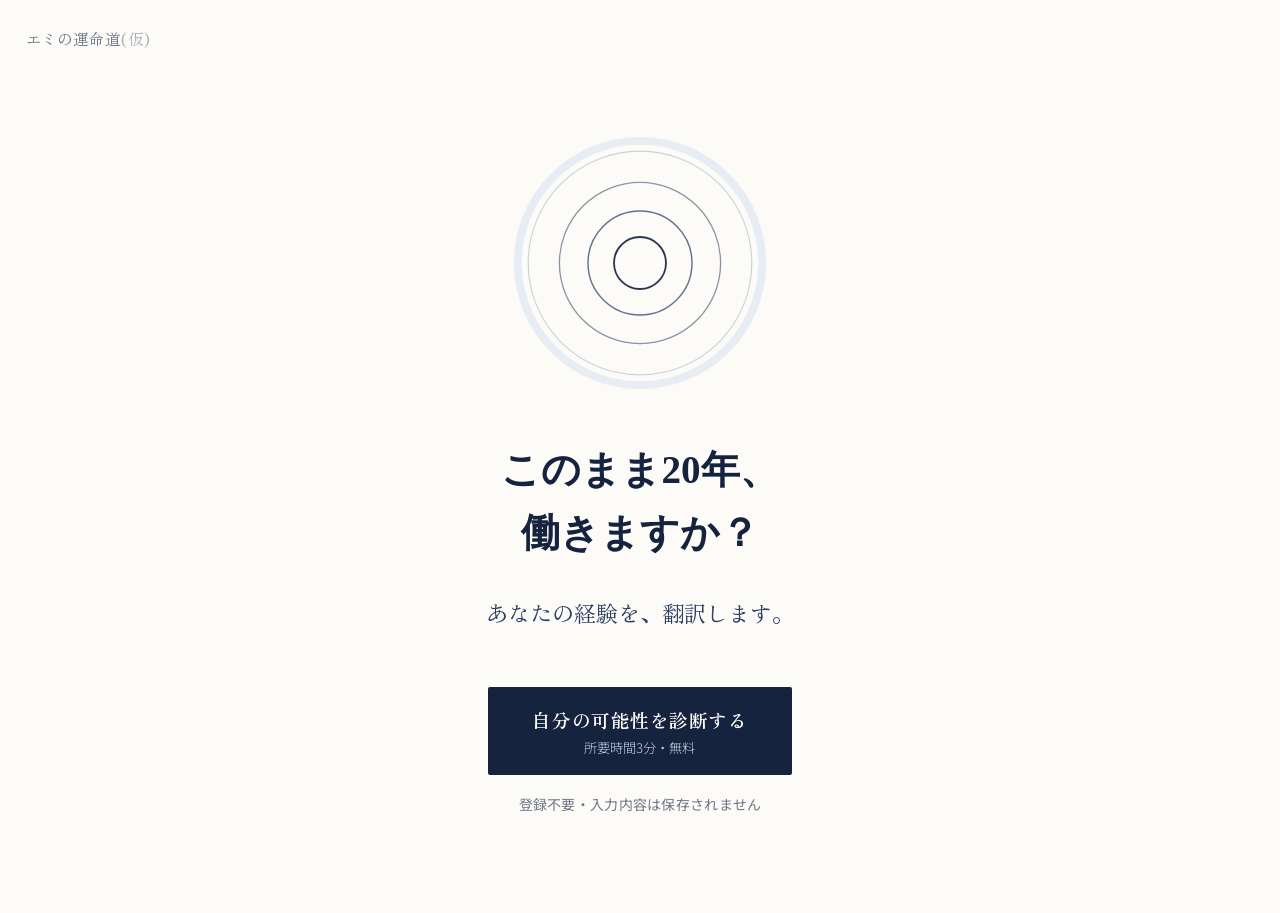
==== commit ece89ba9: "Add files via upload" ====
--- a/eminounmeido_preview.html
+++ b/eminounmeido_preview.html
@@ -3,6 +3,7 @@
 <head>
 <meta charset="UTF-8">
 <meta name="viewport" content="width=device-width, initial-scale=1.0">
+<meta name="color-scheme" content="light only">
 <title>エミの運命道(仮) | あなたの経験を翻訳する、可能性診断</title>
 <meta name="description" content="このまま20年働きますか？あなたの経験を翻訳する、3分の可能性診断。">
 
@@ -47,19 +48,26 @@
 
 * { box-sizing: border-box; }
 
+html {
+  /* ターゲット層(40-50代)の読みやすさを考慮し、基準フォントサイズをやや大きめに */
+  font-size: 106.25%; /* 約17px相当 */
+  /* 常にライトモードで表示し、端末のダークモード設定による自動反転を防ぐ */
+  color-scheme: light only;
+}
+
 body {
   margin: 0;
   background: var(--paper);
   color: var(--ink);
   font-family: var(--font-body);
-  font-weight: 300;
+  font-weight: 400;
   line-height: 1.9;
   -webkit-font-smoothing: antialiased;
 }
 
 h1, h2, h3 {
   font-family: var(--font-display);
-  font-weight: 700;
+  font-weight: 900;
   line-height: 1.6;
   margin: 0;
   color: var(--navy);
@@ -558,6 +566,17 @@
   color: var(--navy-2);
 }
 
+/* ==========================================================================
+   安心材料の一言(登録不要・保存しません)
+   ========================================================================== */
+
+.trust-note {
+  margin-top: 0.9rem;
+  font-size: 0.82rem;
+  color: var(--muted);
+  letter-spacing: 0.02em;
+}
+
 </style>
 </head>
 <body>
@@ -585,6 +604,7 @@
         <span class="btn-label">自分の可能性を診断する</span>
         <span class="btn-sub">所要時間3分・無料</span>
       </button>
+      <p class="trust-note">登録不要・入力内容は保存されません</p>
 
     </div>
   </section>
@@ -610,7 +630,7 @@
 
       <div class="question-block">
         <label class="question-label" for="q-birthday">誕生日</label>
-        <input type="date" id="q-birthday">
+        <input type="date" id="q-birthday" value="1980-04-02" min="1940-01-01" max="2010-12-31">
       </div>
 
       <div class="step-actions">
@@ -758,6 +778,9 @@
   const genderButtons = document.querySelectorAll('#q-gender .choice-pill');
   const birthdayInput = document.getElementById('q-birthday');
   const toStep2Btn = document.getElementById('btn-to-step2');
+
+  // カレンダーにあらかじめ入っているデフォルト日付を、初期状態にも反映しておく
+  state.birthday = birthdayInput.value || null;
 
   function checkStep1() {
     toStep2Btn.disabled = !(state.gender && state.birthday);
@@ -1040,7 +1063,7 @@
 
   function renderJobChoices() {
     const zodiac = getZodiac(state.birthday);
-    const candidates = getTopJobCandidates(zodiac, state.birthday, state.gender, 3);
+    const candidates = getTopJobCandidates(zodiac, state.birthday, state.gender, 5);
 
     jobLabelEl.textContent = '今のお仕事を教えてください';
     document.getElementById('q-job-hint').textContent = '近いものがあれば選んでください';
@@ -1189,9 +1212,13 @@
       essence: '緊張の中でも心を静め、型を極めてきた集中力',
       peopleFacing: false,
       suggestions: [
-        { job: '生け花の先生', reason: '一瞬の判断と、美しい所作を積み重ねてきた修練が、花を通した表現に自然と重なります。', episode: '現場で「型を体に染み込ませるまで繰り返す」姿勢を培ってきたことは、稽古を通じて感覚を磨いていく生け花の世界でも、そのまま強みになります。' },
-        { job: '防災・危機管理の講師', reason: '現場で培った冷静な判断力を、企業や地域に伝える形で活かせます。', episode: 'とっさの判断を求められる現場に立ち続けてきた経験は、伝える立場になったときに、机上の知識にはない説得力になります。' },
-      ],
+        { job: '生け花の先生', reason: '一瞬の判断と、美しい所作を積み重ねてきた修練が、花を通した表現に自然と重なります。', episode: '現場で「型を体に染み込ませるまで繰り返す」姿勢を培ってきたことは、稽古を通じて感覚を磨いていく生け花の世界でも、そのまま強みになります。', tag: 'continue' },
+        { job: '防災・危機管理の講師', reason: '現場で培った冷静な判断力を、企業や地域に伝える形で活かせます。', episode: 'とっさの判断を求められる現場に立ち続けてきた経験は、伝える立場になったときに、机上の知識にはない説得力になります。', tag: 'unrewarded' },
+              { job: '防災用品の企画・開発者', reason: '現場で本当に必要とされる装備を知っている経験は、商品開発に直結します。', episode: '実際に使う立場で感じてきた「ここが使いにくい」という感覚は、防災用品を企画する仕事でそのまま強みになります。', tag: 'repetition' },
+        { job: '登山ガイド・レスキュー系アウトドア指導員', reason: '体力と危機管理能力を、山という現場で活かす道もあります。', episode: 'とっさの判断力と体力を鍛えてきた経験は、登山の現場で人の安全を預かる仕事と、自然に重なります。', tag: 'other-desire' },
+        { job: '田舎での自給自足的な暮らしの実践者', reason: '焦らず今の力を活かせる場所を探る時間を持つのも良い選択です。', episode: 'すぐに答えを出さなくても、体を動かしながら次の道をゆっくり探る生き方も、選択肢の一つです。', tag: 'vague' },
+        { job: '施設管理・設備保安の仕事', reason: '緊急対応の経験を、建物やインフラの安全管理に活かせます。', episode: '現場で培った危機管理の感覚は、日常的な施設の安全を守る仕事でも、静かに活き続けます。', tag: 'neutral' },
+],
       uniqueSuggestion: { job: '落語家', reason: '緊迫した現場で身につけた間合いと度胸は、人前で場を持たせる話芸にも意外なほど通じます。', episode: '一瞬の判断と、張り詰めた空気を和らげてきた経験は、高座で観客の呼吸を読む感覚とどこかで重なります。' },
     },
     {
@@ -1199,9 +1226,13 @@
       essence: '初対面の相手を観察し、短い時間で信頼を築く力',
       peopleFacing: true,
       suggestions: [
-        { job: '営業職', reason: '人の表情や言葉の裏にある本音を読み取る力は、信頼関係が要となる営業でそのまま活きます。', episode: '初対面の相手の些細な変化に気づいてきた観察眼は、商談の場でも「今、何を求めているか」を読み取る力として活きます。' },
-        { job: '人材コーディネーター', reason: '人を見極め、適切な場所につなぐという役割は、日々の仕事の延長線上にあります。', episode: '人を見極め、適切な場所に導いてきた経験は、転職支援の現場でもそのまま応用できます。' },
-      ],
+        { job: '営業職', reason: '人の表情や言葉の裏にある本音を読み取る力は、信頼関係が要となる営業でそのまま活きます。', episode: '初対面の相手の些細な変化に気づいてきた観察眼は、商談の場でも「今、何を求めているか」を読み取る力として活きます。', tag: 'continue' },
+        { job: '人材コーディネーター', reason: '人を見極め、適切な場所につなぐという役割は、日々の仕事の延長線上にあります。', episode: '人を見極め、適切な場所に導いてきた経験は、転職支援の現場でもそのまま応用できます。', tag: 'unrewarded' },
+              { job: 'セキュリティコンサルタント', reason: 'リスクを先読みする視点を、企業や施設の安全対策に活かせます。', episode: '犯罪の芽を事前に察知してきた視点は、企業の防犯体制を見直す仕事でも、そのまま力を発揮します。', tag: 'repetition' },
+        { job: '交通安全の講演家', reason: '現場で見てきた事故の実態を、伝える立場から社会に還元できます。', episode: '取り締まりの現場で得た教訓は、学校や企業向けの講演という形で、多くの人に届けられます。', tag: 'other-desire' },
+        { job: '地域の見守り活動コーディネーター', reason: '焦らず、これまでの経験を地域に還元する道を探るのも一つの選択です。', episode: 'すぐに転身先を決めなくても、地域を見守る活動から少しずつ関わりを広げていく道もあります。', tag: 'vague' },
+        { job: '施設警備・危機管理担当', reason: '培ってきた危機管理能力を、企業や施設の日常的な安全確保に活かせます。', episode: '現場で鍛えた判断力は、施設全体の安全を預かる仕事でも、そのまま通用します。', tag: 'neutral' },
+],
       uniqueSuggestion: { job: '推理小説家・脚本家', reason: '現場で見てきた人間模様の機微を、物語として描く力に転用できます。', episode: '事件の裏にある人の心の動きを見つめてきた経験は、フィクションの中に説得力を宿すための、何よりの土台になります。' },
     },
     {
@@ -1209,9 +1240,13 @@
       essence: '人の弱さに寄り添い、支え続ける力',
       peopleFacing: true,
       suggestions: [
-        { job: 'キャリアカウンセラー', reason: '相手の状態を見立て、必要な支えを差し出す力は、仕事の悩みに寄り添う場面でも活きます。', episode: '患者さんの状態を見立て、必要な言葉をかけてきた経験は、キャリアに悩む人の話を聞く場面でも活きます。' },
-        { job: '産業保健スタッフ', reason: '医療の知識と、人に寄り添う姿勢を、企業で働く人たちのために使う道があります。', episode: '医療の知識だけでなく、忙しい人に無理なく寄り添ってきた経験が、働く人の健康管理という仕事に直結します。' },
-      ],
+        { job: 'キャリアカウンセラー', reason: '相手の状態を見立て、必要な支えを差し出す力は、仕事の悩みに寄り添う場面でも活きます。', episode: '患者さんの状態を見立て、必要な言葉をかけてきた経験は、キャリアに悩む人の話を聞く場面でも活きます。', tag: 'continue' },
+        { job: '産業保健スタッフ', reason: '医療の知識と、人に寄り添う姿勢を、企業で働く人たちのために使う道があります。', episode: '医療の知識だけでなく、忙しい人に無理なく寄り添ってきた経験が、働く人の健康管理という仕事に直結します。', tag: 'unrewarded' },
+              { job: '終活カウンセラー', reason: '人生の終わりに向き合ってきた経験は、終活を考える人の伴走役になれます。', episode: '命の終わりに寄り添ってきた経験は、これからの人生を整理したい人の背中を押す仕事に、静かに活きます。', tag: 'repetition' },
+        { job: '健康経営アドバイザー', reason: '医療知識を、企業の健康経営という予防の視点で活かす道があります。', episode: '病気になった人を見てきた経験は、病気になる前に防ぐ仕組みを企業に提案する仕事でも役立ちます。', tag: 'other-desire' },
+        { job: '訪問看護でのゆるやかな働き方', reason: '焦らず、これまでのペースを保ちながら関わり方を変える選択もあります。', episode: '今の働き方をすぐに手放さなくても、訪問看護のような形で関わり方を少しずつ変えていく道もあります。', tag: 'vague' },
+        { job: '医療機器メーカーのサポート担当', reason: '医療知識を、現場を離れた形で活かす道もあります。', episode: '臨床の知識は、医療機器の使い方をサポートする仕事でも、確かな信頼につながります。', tag: 'neutral' },
+],
       uniqueSuggestion: { job: '遺品整理士', reason: '人生の最期に寄り添ってきた経験は、遺されたご家族の気持ちに寄り添う仕事でも活きます。', episode: '命と向き合う現場で培った静かな眼差しは、故人の暮らしの痕跡と丁寧に向き合う仕事において、かけがえのない力になります。' },
     },
     {
@@ -1219,9 +1254,13 @@
       essence: '複雑なことを、相手に合わせてわかりやすく伝える力',
       peopleFacing: true,
       suggestions: [
-        { job: '企業研修講師', reason: '教えることのプロとしての経験は、大人向けの研修にもそのまま応用できます。', episode: '同じ内容でも相手のレベルに合わせて説明を変えてきた経験は、社会人研修の現場でそのまま武器になります。' },
-        { job: 'ライター', reason: '伝わる言葉を選ぶ力は、文章という形に置き換えても発揮できます。', episode: '難しいことをかみ砕いて伝えてきた積み重ねは、文章という形に変えても十分に通用します。' },
-      ],
+        { job: '企業研修講師', reason: '教えることのプロとしての経験は、大人向けの研修にもそのまま応用できます。', episode: '同じ内容でも相手のレベルに合わせて説明を変えてきた経験は、社会人研修の現場でそのまま武器になります。', tag: 'continue' },
+        { job: 'ライター', reason: '伝わる言葉を選ぶ力は、文章という形に置き換えても発揮できます。', episode: '難しいことをかみ砕いて伝えてきた積み重ねは、文章という形に変えても十分に通用します。', tag: 'unrewarded' },
+              { job: 'オンライン講座の講師', reason: '教える技術を、場所を選ばない形で多くの人に届けられます。', episode: '教室というひとつの場所で培ってきた伝え方は、画面の向こうの見えない生徒にも通じる普遍的な技術です。', tag: 'repetition' },
+        { job: 'PTA・地域教育コーディネーター', reason: '学校現場を知っているからこそ、家庭と地域をつなぐ役割ができます。', episode: '教育の現場を見てきた経験は、学校の外で子どもたちを支える仕組みづくりにも活かせます。', tag: 'other-desire' },
+        { job: '図書館司書・学習支援員', reason: '焦らず、教育に関わり続けながら働き方を変える選択もあります。', episode: 'すぐに大きく舵を切らなくても、学びを支える別の立場から関わり続ける道もあります。', tag: 'vague' },
+        { job: '教材制作・出版関連の仕事', reason: '教える経験を、教材という形に残す仕事に活かせます。', episode: '教室で培った「伝わる工夫」は、教材を作る仕事にも、そのまま活きます。', tag: 'neutral' },
+],
       uniqueSuggestion: { job: 'キャンプ場運営・野外教育インストラクター', reason: '教える経験を、教室の外、自然の中の学びの場に置き換える道もあります。', episode: '相手のレベルに合わせて伝え方を変えてきた力は、天候も反応も読めない自然の中でこそ、真価を発揮します。' },
     },
     {
@@ -1229,9 +1268,13 @@
       essence: '細部を見落とさず、正確に積み上げていく力',
       peopleFacing: false,
       suggestions: [
-        { job: 'ファイナンシャルプランナー', reason: '数字と誠実に向き合ってきた姿勢は、個人のお金の相談に乗る仕事でも信頼につながります。', episode: '数字のズレを見逃さず、こつこつ確認してきた姿勢は、お金の相談に乗る仕事で大きな信頼につながります。' },
-        { job: '士業事務所のアシスタント', reason: '正確さと粘り強さが求められる仕事との相性が良い傾向にあります。', episode: '正確な処理を積み重ねてきた実績は、専門家のそばで仕事をする際に、そのまま評価されるポイントになります。' },
-      ],
+        { job: 'ファイナンシャルプランナー', reason: '数字と誠実に向き合ってきた姿勢は、個人のお金の相談に乗る仕事でも信頼につながります。', episode: '数字のズレを見逃さず、こつこつ確認してきた姿勢は、お金の相談に乗る仕事で大きな信頼につながります。', tag: 'continue' },
+        { job: '士業事務所のアシスタント', reason: '正確さと粘り強さが求められる仕事との相性が良い傾向にあります。', episode: '正確な処理を積み重ねてきた実績は、専門家のそばで仕事をする際に、そのまま評価されるポイントになります。', tag: 'unrewarded' },
+              { job: '補助金・助成金の申請サポート', reason: '書類の正確さと制度理解を、事業者支援という形で活かせます。', episode: '細かい書類仕事を積み重ねてきた経験は、複雑な申請書類を代行する仕事にそのまま直結します。', tag: 'repetition' },
+        { job: '家計相談アドバイザー', reason: '数字を扱ってきた誠実さを、個人の家計という身近な相談に活かせます。', episode: '会社のお金と誠実に向き合ってきた姿勢は、家庭のお金の悩みに寄り添う仕事にも通じます。', tag: 'other-desire' },
+        { job: '在宅での経理代行', reason: '焦らず、今のスキルを活かしながら働き方だけを変える選択もあります。', episode: '大きく分野を変えなくても、働く場所や時間を変えるだけで、見える景色が変わることがあります。', tag: 'vague' },
+        { job: '経理・総務のコンサルタント', reason: '培ってきた実務知識を、他社の仕組みづくりに活かせます。', episode: '自社で積み上げてきた経理の型は、他の会社の仕組みを整える仕事でも、そのまま価値になります。', tag: 'neutral' },
+],
       uniqueSuggestion: { job: '骨董品・古物の鑑定士', reason: '数字の細部を見逃さない目は、物の真贋を見極める仕事にも通じます。', episode: '小さな不整合も見逃さず確認し続けてきた姿勢は、真贋を分ける微細な違いを見抜く仕事において、そのまま武器になります。' },
     },
     {
@@ -1239,9 +1282,13 @@
       essence: '人との関係を築き、数字という結果に落とし込む力',
       peopleFacing: true,
       suggestions: [
-        { job: '独立系の営業代行・コンサルタント', reason: 'これまで培った関係構築力を、特定の会社ではなく自分の看板で活かす道があります。', episode: '特定の商品を売る力ではなく、人との関係を築く力そのものを、自分の看板で使う道があります。' },
-        { job: 'カスタマーサクセス', reason: '売ることだけでなく、相手を成功に導く力として応用できます。', episode: '契約を取るまでで終わらせず、その後の関係を大切にしてきた姿勢は、顧客の成功を支える仕事にそのまま向いています。' },
-      ],
+        { job: '独立系の営業代行・コンサルタント', reason: 'これまで培った関係構築力を、特定の会社ではなく自分の看板で活かす道があります。', episode: '特定の商品を売る力ではなく、人との関係を築く力そのものを、自分の看板で使う道があります。', tag: 'continue' },
+        { job: 'カスタマーサクセス', reason: '売ることだけでなく、相手を成功に導く力として応用できます。', episode: '契約を取るまでで終わらせず、その後の関係を大切にしてきた姿勢は、顧客の成功を支える仕事にそのまま向いています。', tag: 'unrewarded' },
+              { job: 'クラウドファンディングの企画運営', reason: '人を巻き込み、共感を集める力を、プロジェクト単位で発揮できます。', episode: '商品を売るのではなく想いを伝えてきた経験は、共感を資金に変えるクラウドファンディングの仕事と相性が良いです。', tag: 'repetition' },
+        { job: '講演・研修講師', reason: '説得力のある話し方を、営業以外の場でも伝える仕事に活かせます。', episode: '商談で鍛えてきた「伝わる話し方」は、研修やセミナーの講師業でもそのまま武器になります。', tag: 'other-desire' },
+        { job: '地域の特産品を紹介する仕事', reason: '焦らず、人と関わる力を活かせる場所を探る時間を持つのも良い選択です。', episode: 'すぐに答えを出さなくても、人と話す力を活かせる別の場所を、少しずつ探ってみる道もあります。', tag: 'vague' },
+        { job: '営業研修・OJTトレーナー', reason: '培ってきた営業スキルを、後進の育成という形で活かせます。', episode: '数字を作ってきた経験は、次の世代に営業の型を伝える仕事でも、確かな説得力を持ちます。', tag: 'neutral' },
+],
       uniqueSuggestion: { job: '司会業・MC', reason: '人前で場を盛り上げ、相手の反応を見ながら話を組み立てる力は、司会業でも活きます。', episode: '商談の場の空気を読み、間合いを取ってきた経験は、大勢の前で場を回す仕事にも意外なほどなじみます。' },
     },
     {
@@ -1249,9 +1296,13 @@
       essence: '目の前の人の反応を読み、瞬時に対応を変える力',
       peopleFacing: true,
       suggestions: [
-        { job: '接客・接遇の講師業', reason: '現場で培った感覚は、言葉にして人に教えるという形でも価値を持ちます。', episode: 'お客様の顔色を見て、対応を変えてきた感覚は、言葉にして人に伝えることでさらに価値を持ちます。' },
-        { job: 'カスタマーサクセス', reason: 'お客様に寄り添ってきた経験が、契約後の関係づくりに活かせます。', episode: '目の前の一人に向き合ってきた経験は、契約後も長く関わる仕事において強みになります。' },
-      ],
+        { job: '接客・接遇の講師業', reason: '現場で培った感覚は、言葉にして人に教えるという形でも価値を持ちます。', episode: 'お客様の顔色を見て、対応を変えてきた感覚は、言葉にして人に伝えることでさらに価値を持ちます。', tag: 'continue' },
+        { job: 'カスタマーサクセス', reason: 'お客様に寄り添ってきた経験が、契約後の関係づくりに活かせます。', episode: '目の前の一人に向き合ってきた経験は、契約後も長く関わる仕事において強みになります。', tag: 'unrewarded' },
+              { job: 'ショップ開業・EC運営', reason: 'お客様目線を知り尽くした経験を、自分の店づくりに活かせます。', episode: '現場で培った「お客様が本当に求めているもの」を見る目は、自分の店を構える時の一番の武器になります。', tag: 'repetition' },
+        { job: 'クレーム対応・CS研修の講師', reason: '難しい対応をこなしてきた経験を、他のスタッフに教える立場で活かせます。', episode: '怒っているお客様と向き合ってきた経験は、他の人に「対応のコツ」として伝える仕事に、そのまま活きます。', tag: 'other-desire' },
+        { job: '地域の直売所・マルシェ運営', reason: '焦らず、人と接する力を活かせる場所を探る時間を持つのも良い選択です。', episode: '大きく仕事を変えなくても、直売所のような小さな現場から、新しい関わり方を試すこともできます。', tag: 'vague' },
+        { job: '店舗運営コンサルタント', reason: '現場で培った接客の視点を、店舗全体の改善提案に活かせます。', episode: 'お客様の反応を見てきた経験は、店舗運営そのものを見直す仕事でも、そのまま活きます。', tag: 'neutral' },
+],
       uniqueSuggestion: { job: '旅館の女将・宿の看板役', reason: 'お客様一人ひとりに合わせたおもてなしの感覚を、宿という舞台で発揮する道があります。', episode: '目の前の人の様子を読み、対応を変えてきた感覚は、一晩の滞在に心を尽くすもてなしの仕事と、静かに重なります。' },
     },
     {
@@ -1259,9 +1310,13 @@
       essence: '複雑な問題を分解し、順序立てて解決する力',
       peopleFacing: false,
       suggestions: [
-        { job: '小さな事業の立ち上げ', reason: '仕組みを設計する力は、自分の事業を組み立てる際の土台になります。', episode: '複雑な要件を整理し、動くものに落とし込んできた経験は、自分の事業を一から組み立てる際の土台になります。' },
-        { job: '技術顧問・アドバイザー', reason: '積み上げてきた専門知識を、現場を離れた形で伝える道もあります。', episode: '現場で培った知識は、実際に手を動かさなくても、助言という形で十分な価値を持ちます。' },
-      ],
+        { job: '小さな事業の立ち上げ', reason: '仕組みを設計する力は、自分の事業を組み立てる際の土台になります。', episode: '複雑な要件を整理し、動くものに落とし込んできた経験は、自分の事業を一から組み立てる際の土台になります。', tag: 'continue' },
+        { job: '技術顧問・アドバイザー', reason: '積み上げてきた専門知識を、現場を離れた形で伝える道もあります。', episode: '現場で培った知識は、実際に手を動かさなくても、助言という形で十分な価値を持ちます。', tag: 'unrewarded' },
+              { job: 'プログラミング講師', reason: '複雑な技術を分かりやすく伝える力を、教育の場で発揮できます。', episode: '難解な仕様をチームに説明してきた経験は、初心者にプログラミングを教える仕事でも活きます。', tag: 'repetition' },
+        { job: 'IT導入支援コンサルタント', reason: '現場の課題を技術で解決してきた経験を、中小企業のIT化支援に活かせます。', episode: '技術と現場をつないできた経験は、ITに詳しくない企業の導入支援において、何よりの武器になります。', tag: 'other-desire' },
+        { job: '田舎でのリモートエンジニア', reason: '焦らず、働く場所だけを変えてみるという選択もあります。', episode: 'スキルはそのままに、暮らす場所を変えるだけで、働き方の景色が変わることもあります。', tag: 'vague' },
+        { job: 'ITヘルプデスク・サポート業務', reason: '技術知識を、困っている人を助ける形で日常的に活かせます。', episode: '複雑な技術を分かりやすく伝えてきた経験は、サポート業務でも変わらず力になります。', tag: 'neutral' },
+],
       uniqueSuggestion: { job: '謎解きゲーム・体験型イベントの制作者', reason: '論理的な仕組みを組み立てる力を、遊びの設計に転用する道もあります。', episode: '複雑な仕様を一つずつ組み上げてきた力は、人を楽しませる仕掛けを設計する仕事でも、そのまま活きます。' },
     },
     {
@@ -1269,9 +1324,13 @@
       essence: '立場の異なる人たちの利害を調整する力',
       peopleFacing: false,
       suggestions: [
-        { job: 'NPO・地域団体の運営', reason: '公共のために動いてきた経験は、地域の課題解決の現場でそのまま活きます。', episode: '立場の異なる人たちの意見を聞き、間を取り持ってきた経験は、地域活動の現場でそのまま活きます。' },
-        { job: '地域コーディネーター', reason: '行政と住民の間に立ってきた経験が、橋渡し役として力を発揮します。', episode: '制度と現場の両方を知っているからこそ、住民と行政の橋渡し役として重宝されます。' },
-      ],
+        { job: 'NPO・地域団体の運営', reason: '公共のために動いてきた経験は、地域の課題解決の現場でそのまま活きます。', episode: '立場の異なる人たちの意見を聞き、間を取り持ってきた経験は、地域活動の現場でそのまま活きます。', tag: 'continue' },
+        { job: '地域コーディネーター', reason: '行政と住民の間に立ってきた経験が、橋渡し役として力を発揮します。', episode: '制度と現場の両方を知っているからこそ、住民と行政の橋渡し役として重宝されます。', tag: 'unrewarded' },
+              { job: '防災士・地域防災アドバイザー', reason: '行政の仕組みを知る立場から、地域の防災体制づくりに関われます。', episode: '制度の内側を知ってきた経験は、地域の防災計画を住民目線で見直す仕事に活かせます。', tag: 'repetition' },
+        { job: '行政書士等の士業', reason: '行政手続きへの理解を、資格を通じて個人や事業者の支援に活かせます。', episode: '書類と制度を扱ってきた経験は、行政書士として独立する際の、大きなアドバンテージになります。', tag: 'other-desire' },
+        { job: '地域おこし協力隊への参加', reason: '焦らず、公共への意識を持ちながら新しい環境を試す選択もあります。', episode: 'すぐに答えを出さなくても、任期付きの活動から新しい関わり方を試してみる道もあります。', tag: 'vague' },
+        { job: '許認可申請サポートの専門職', reason: '行政手続きへの理解を、事業者支援という形で活かせます。', episode: '制度を扱ってきた経験は、複雑な申請をサポートする仕事にも、そのまま応用できます。', tag: 'neutral' },
+],
       uniqueSuggestion: { job: '古民家再生・空き家活用プロデューサー', reason: '制度と現場をつなぐ調整力を、地域資源の再生に活かす道もあります。', episode: '立場の異なる人たちの間に立ってきた経験は、古い建物と新しい使い手をつなぐ仕事でも、静かに力を発揮します。' },
     },
     {
@@ -1279,9 +1338,13 @@
       essence: '限られた時間の中で、複数のことを同時にこなす力',
       peopleFacing: true,
       suggestions: [
-        { job: '食育インストラクター', reason: '食への知識と経験を、次の世代に伝える形に翻訳できます。', episode: '毎日の調理で培った知識は、伝える相手を変えるだけで、新しい価値になります。' },
-        { job: '小さな宿・ゲストハウスの運営', reason: 'おもてなしの感覚と現場力を、宿泊という形で発揮する道があります。', episode: '限られた時間で複数のことを回してきた現場力は、宿泊業の忙しい時間帯でもそのまま活きます。' },
-      ],
+        { job: '食育インストラクター', reason: '食への知識と経験を、次の世代に伝える形に翻訳できます。', episode: '毎日の調理で培った知識は、伝える相手を変えるだけで、新しい価値になります。', tag: 'continue' },
+        { job: '小さな宿・ゲストハウスの運営', reason: 'おもてなしの感覚と現場力を、宿泊という形で発揮する道があります。', episode: '限られた時間で複数のことを回してきた現場力は、宿泊業の忙しい時間帯でもそのまま活きます。', tag: 'unrewarded' },
+              { job: '食品ロス削減の企画・コンサルタント', reason: '食材を扱ってきた現場感覚を、社会課題の解決に活かせます。', episode: '食材を無駄にしないための工夫を重ねてきた経験は、食品ロス削減の仕組みづくりにそのまま活きます。', tag: 'repetition' },
+        { job: '出張シェフ・ケータリング', reason: '現場で培った調理技術を、自分の看板で届ける働き方ができます。', episode: '厨房で鍛えた技術は、会場を選ばず腕を振るう出張シェフという働き方にも、無理なくつながります。', tag: 'other-desire' },
+        { job: '地方の宿や農家での住み込み手伝い', reason: '焦らず、暮らし方ごと変えてみるという選択もあります。', episode: 'すぐに大きな決断をしなくても、環境を変えて働く経験から、次の道が見えてくることがあります。', tag: 'vague' },
+        { job: '飲食店の開業コンサルタント', reason: '現場を知り尽くした経験を、これから開業する人の支援に活かせます。', episode: '現場で培った勘所は、新しく店を始める人にとって、何より実践的なアドバイスになります。', tag: 'neutral' },
+],
       uniqueSuggestion: { job: '移動販売車(キッチンカー)のオーナー', reason: '限られた環境で回してきた現場力を、自分の看板で発揮する道があります。', episode: '狭い厨房で複数のことを同時にこなしてきた経験は、小さな車の中で店を営む仕事にも、そのまま活きます。' },
     },
     {
@@ -1289,9 +1352,13 @@
       essence: '厳しい環境の中でも、チームを機能させる力',
       peopleFacing: false,
       suggestions: [
-        { job: '危機管理コンサルタント', reason: '有事を想定して備える視点は、企業のリスク管理にそのまま応用できます。', episode: '最悪の事態を想定して備えてきた視点は、企業のリスク管理においてそのまま貴重な視点になります。' },
-        { job: 'アウトドア・野外活動インストラクター', reason: '体力と統率力を、自然の中での指導という形で活かせます。', episode: '体力とチームをまとめる力は、自然の中での指導という場でも発揮できます。' },
-      ],
+        { job: '危機管理コンサルタント', reason: '有事を想定して備える視点は、企業のリスク管理にそのまま応用できます。', episode: '最悪の事態を想定して備えてきた視点は、企業のリスク管理においてそのまま貴重な視点になります。', tag: 'continue' },
+        { job: 'アウトドア・野外活動インストラクター', reason: '体力と統率力を、自然の中での指導という形で活かせます。', episode: '体力とチームをまとめる力は、自然の中での指導という場でも発揮できます。', tag: 'unrewarded' },
+              { job: '防災・災害派遣の専門アドバイザー', reason: '災害対応の経験を、自治体や企業の防災計画づくりに活かせます。', episode: '実際の災害派遣で得た知見は、机上の計画にはないリアリティを、防災対策に与えられます。', tag: 'repetition' },
+        { job: '警備・施設管理のマネージャー', reason: '規律とチーム運営の力を、施設全体の安全管理に活かせます。', episode: '組織で培った統率力は、大規模施設の警備体制を束ねる仕事にも、そのまま応用できます。', tag: 'other-desire' },
+        { job: '地方での防災ボランティア活動', reason: '焦らず、培ってきた力を地域に還元する道を探るのも一つの選択です。', episode: 'すぐに転職先を決めなくても、ボランティアという形で経験を活かしながら、次の道を探る選択もあります。', tag: 'vague' },
+        { job: '施設の安全管理・防災担当', reason: '培ってきた危機管理の意識を、日常的な施設運営に活かせます。', episode: '有事を想定して備えてきた視点は、平時の安全管理でも、静かに力を発揮します。', tag: 'neutral' },
+],
       uniqueSuggestion: { job: '秘境ガイド・探検家', reason: '過酷な環境に適応する力を、未知の場所を案内する仕事に転用できます。', episode: '厳しい環境でチームを機能させてきた経験は、予測できない自然の中で人を導く仕事とも、深いところでつながっています。' },
     },
     {
@@ -1299,9 +1366,13 @@
       essence: '小さな変化に気づき、根気強く向き合う力',
       peopleFacing: true,
       suggestions: [
-        { job: '企業内保育・子育て支援の企画', reason: '現場で培った視点を、より大きな仕組みづくりに活かす道があります。', episode: '現場の子どもたちを見てきた視点は、より大きな仕組みを作る立場になったときに活きます。' },
-        { job: '絵本作家・児童向けコンテンツ制作', reason: '子どもの心の動きを見てきた経験が、表現の土台になります。', episode: '子どもの反応を間近で見てきた経験は、表現を作る上での確かな判断材料になります。' },
-      ],
+        { job: '企業内保育・子育て支援の企画', reason: '現場で培った視点を、より大きな仕組みづくりに活かす道があります。', episode: '現場の子どもたちを見てきた視点は、より大きな仕組みを作る立場になったときに活きます。', tag: 'continue' },
+        { job: '絵本作家・児童向けコンテンツ制作', reason: '子どもの心の動きを見てきた経験が、表現の土台になります。', episode: '子どもの反応を間近で見てきた経験は、表現を作る上での確かな判断材料になります。', tag: 'unrewarded' },
+              { job: 'ベビーシッター・家庭訪問保育', reason: '一人ひとりに向き合う力を、より密度の高い関わり方で活かせます。', episode: '集団の中で個を見てきた経験は、一対一で向き合う仕事でも、変わらず活きます。', tag: 'repetition' },
+        { job: '子育て相談の専門家', reason: '現場で見てきた子どもの発達を、悩む親のための相談業に活かせます。', episode: '多くの子どもを見てきた経験の蓄積は、一人で悩む親にとって、何より心強い専門知識になります。', tag: 'other-desire' },
+        { job: '地域の子育てサロン運営', reason: '焦らず、子どもと関わる力を活かせる場所を探る時間を持つのも良い選択です。', episode: '大きく仕事を変えなくても、地域のサロンのような小さな場から、新しい関わり方を試せます。', tag: 'vague' },
+        { job: '保育施設のコンサルタント', reason: '現場で培った視点を、複数の施設運営の改善提案に活かせます。', episode: '現場を知っているからこそ気づける改善点は、施設全体を見る立場になったときに強みになります。', tag: 'neutral' },
+],
       uniqueSuggestion: { job: '玩具デザイナー・おもちゃ作家', reason: '子どもの反応を見てきた経験を、ものづくりに活かす道があります。', episode: '小さな変化に気づき続けてきた観察眼は、子どもが夢中になる仕掛けを形にする仕事に、そのまま息づきます。' },
     },
     {
@@ -1309,9 +1380,13 @@
       essence: '見えないたくさんの仕事を、同時に回し続けてきたマネジメント力',
       peopleFacing: false,
       suggestions: [
-        { job: 'ライフオーガナイザー', reason: '家庭というシステムを回してきた工夫は、他の家庭にとっても価値ある知恵になります。', episode: '家庭という複雑なシステムを回してきた工夫の数々は、他の家庭にとって具体的なヒントになります。' },
-        { job: '地域コミュニティの運営', reason: '人と人をつなぎ、日々の暮らしを支えてきた力がそのまま活きます。', episode: '日々のやり取りの中で築いてきた人とのつながりは、地域活動の場でそのまま力になります。' },
-      ],
+        { job: 'ライフオーガナイザー', reason: '家庭というシステムを回してきた工夫は、他の家庭にとっても価値ある知恵になります。', episode: '家庭という複雑なシステムを回してきた工夫の数々は、他の家庭にとって具体的なヒントになります。', tag: 'continue' },
+        { job: '地域コミュニティの運営', reason: '人と人をつなぎ、日々の暮らしを支えてきた力がそのまま活きます。', episode: '日々のやり取りの中で築いてきた人とのつながりは、地域活動の場でそのまま力になります。', tag: 'unrewarded' },
+              { job: '家事代行サービスの提供者', reason: '家庭を回してきた実践的なスキルを、そのまま仕事にできます。', episode: '毎日当たり前にこなしてきた家事の工夫は、他の家庭にとっては十分にお金を払う価値のある技術です。', tag: 'repetition' },
+        { job: 'オンラインでの暮らしの相談役', reason: '長年の生活の知恵を、悩んでいる人へのアドバイスとして届けられます。', episode: '家庭を切り盛りしてきた経験は、同じように悩む人にとって、何よりの実践的なヒントになります。', tag: 'other-desire' },
+        { job: '地域のシェアキッチン参加者', reason: '焦らず、今の暮らしを活かせる小さな一歩を試す選択もあります。', episode: '大きく仕事を始めなくても、地域の場に少しずつ関わることから、次の一歩が見えてくることがあります。', tag: 'vague' },
+        { job: '家事・育児サポートの派遣スタッフ', reason: '培ってきた家事のスキルを、そのまま仕事として活かせます。', episode: '毎日当たり前にこなしてきたことが、他の家庭にとっては十分に頼れる専門性になります。', tag: 'neutral' },
+],
       uniqueSuggestion: { job: '民泊・シェアハウスの運営', reason: '家庭を切り盛りしてきた力を、他人同士が集う場の運営に活かす道があります。', episode: '見えない仕事を同時に回し続けてきたマネジメント力は、様々な人が出入りする場を整える仕事にも、静かに活きます。' },
     },
     {
@@ -1319,9 +1394,13 @@
       essence: '決まった時間の中で、決まった仕事を確実にやり遂げる力',
       peopleFacing: false,
       suggestions: [
-        { job: '地方移住・二拠点生活のコーディネーター', reason: '土地勘と、人と接してきた経験を、暮らしの提案という形で活かせます。', episode: '各地を回って培った土地勘は、暮らしの提案をする際の説得力になります。' },
-        { job: '物流まわりのコンサルタント', reason: '現場を知っているからこそ見える改善点を、仕組みづくりに活かせます。', episode: '現場を知っているからこそ気づける改善点は、仕組みを作る立場になったときに強みになります。' },
-      ],
+        { job: '地方移住・二拠点生活のコーディネーター', reason: '土地勘と、人と接してきた経験を、暮らしの提案という形で活かせます。', episode: '各地を回って培った土地勘は、暮らしの提案をする際の説得力になります。', tag: 'continue' },
+        { job: '物流まわりのコンサルタント', reason: '現場を知っているからこそ見える改善点を、仕組みづくりに活かせます。', episode: '現場を知っているからこそ気づける改善点は、仕組みを作る立場になったときに強みになります。', tag: 'unrewarded' },
+              { job: '引っ越し・物流の効率化アドバイザー', reason: '現場を知っているからこその改善提案が、そのまま価値になります。', episode: '長年の運転経験で見えてきた無駄は、物流全体を効率化する仕事において、貴重な視点になります。', tag: 'repetition' },
+        { job: '観光タクシー・ガイドドライバー', reason: '運転技術に、地域の魅力を伝える案内役という付加価値を加えられます。', episode: '安全に走らせる技術に、土地の物語を語る力を加えれば、観光ドライバーという新しい仕事になります。', tag: 'other-desire' },
+        { job: '地方でのキャンピングカー暮らしの実践', reason: '焦らず、今の暮らし方を変えてみるという選択もあります。', episode: 'すぐに仕事を変えなくても、暮らし方そのものを変えることで、見える景色が変わることがあります。', tag: 'vague' },
+        { job: '配送ルートの最適化アドバイザー', reason: '現場を知っているからこその改善提案が、そのまま価値になります。', episode: '長年の運転で培った土地勘と効率感覚は、ルート設計を見直す仕事でも、そのまま活きます。', tag: 'neutral' },
+],
       uniqueSuggestion: { job: 'ラジオパーソナリティ', reason: '一人で長時間過ごす中で培った、間の取り方や語り口を活かす道もあります。', episode: '運転中に一人で言葉を紡いできた時間は、リスナーの隣に座るような語り口を持つ仕事と、意外なほど近いところにあります。' },
     },
     {
@@ -1329,9 +1408,13 @@
       essence: '人の見た目だけでなく、気持ちの機微にも触れてきた感性',
       peopleFacing: true,
       suggestions: [
-        { job: 'パーソナルスタイリスト', reason: '人をよく見て似合うものを見立てる力は、他の分野でも応用できます。', episode: 'お客様に似合うものを見立ててきた感覚は、他のジャンルに置き換えても十分に通用します。' },
-        { job: 'セラピスト', reason: '施術中の会話で人の悩みに触れてきた経験が、傾聴を軸にした仕事につながります。', episode: '施術中の会話で悩みに触れてきた経験は、聞くことを中心にした仕事にそのままつながります。' },
-      ],
+        { job: 'パーソナルスタイリスト', reason: '人をよく見て似合うものを見立てる力は、他の分野でも応用できます。', episode: 'お客様に似合うものを見立ててきた感覚は、他のジャンルに置き換えても十分に通用します。', tag: 'continue' },
+        { job: 'セラピスト', reason: '施術中の会話で人の悩みに触れてきた経験が、傾聴を軸にした仕事につながります。', episode: '施術中の会話で悩みに触れてきた経験は、聞くことを中心にした仕事にそのままつながります。', tag: 'unrewarded' },
+              { job: 'ブライダル美容の専門職', reason: '特別な日に寄り添う技術を、より専門性の高い形で発揮できます。', episode: '日々のお客様に向き合ってきた技術は、人生の特別な一日を支える仕事でも、確かな力になります。', tag: 'repetition' },
+        { job: 'メイク・ヘア講師', reason: '技術を教える立場になることで、より多くの人に影響を与えられます。', episode: '自分の手で磨いてきた技術を、後進に伝える仕事に変えることで、影響力の輪を広げられます。', tag: 'other-desire' },
+        { job: '地方でのゆったりとした個人サロン開業', reason: '焦らず、今の技術を活かせる働き方の形を探る選択もあります。', episode: '都会のペースを離れて、自分のペースで技術を活かす場所を探すのも、一つの道です。', tag: 'vague' },
+        { job: '美容ディーラー・商品開発担当', reason: '現場で培った技術知識を、商品を作る側から活かせます。', episode: 'お客様の反応を見てきた経験は、次に求められる商品を考える仕事でも、そのまま強みになります。', tag: 'neutral' },
+],
       uniqueSuggestion: { job: '舞台・映像の特殊メイクアーティスト', reason: '人の見た目を変える技術を、映画や舞台の世界で発揮する道があります。', episode: 'お客様の魅力を引き出す技術は、物語の中の人物を作り上げる仕事でも、そのまま強みになります。' },
     },
   ];
@@ -1340,8 +1423,12 @@
     essence: 'ひとつの持ち場を、長く支え続けてきた継続力',
     peopleFacing: null,
     suggestions: [
-      { job: '今の分野に近い専門アドバイザー', reason: '長く関わってきたからこそ見える視点は、教える・助言する立場になったときに強みになります。', episode: '同じ現場に長くいたからこそ気づける改善点は、助言する立場になったときに初めて価値を発揮します。' },
-      { job: '複業・小さな挑戦から始める道', reason: 'いきなり職業を変えるのではなく、まず小さく試してみることで、次の力が見えてくることがあります。', episode: '大きく舵を切る前に、まず小さく試してみることで、これまで気づかなかった自分の力が見えてくることがあります。' },
+      { job: '今の分野に近い専門アドバイザー', reason: '長く関わってきたからこそ見える視点は、教える・助言する立場になったときに強みになります。', episode: '同じ現場に長くいたからこそ気づける改善点は、助言する立場になったときに初めて価値を発揮します。', tag: 'continue' },
+      { job: '複業・小さな挑戦から始める道', reason: 'いきなり職業を変えるのではなく、まず小さく試してみることで、次の力が見えてくることがあります。', episode: '大きく舵を切る前に、まず小さく試してみることで、これまで気づかなかった自分の力が見えてくることがあります。', tag: 'unrewarded' },
+      { job: 'キャリア相談員', reason: '自分自身が転機を考えてきた経験を、同じ悩みを持つ人の支えに変えられます。', episode: '長く同じ場所で働いてきたからこそ分かる「動くことの怖さ」は、同じ立場の人に寄り添う言葉になります。', tag: 'repetition' },
+      { job: '副業から始める新しい分野への挑戦', reason: '本業を保ちながら、新しい分野に少しずつ足を踏み入れることができます。', episode: 'いきなり全てを変えなくても、副業という小さな一歩から、新しい可能性を試すことができます。', tag: 'other-desire' },
+      { job: '地域活動やボランティアからの再出発', reason: '焦らず、これまでの経験を地域に還元しながら次の道を探る選択もあります。', episode: 'すぐに答えを出さなくても、地域との関わりの中から、次に進みたい方向が見えてくることがあります。', tag: 'vague' },
+      { job: '今の経験を活かした指導・研修的な役割', reason: '積み重ねてきた経験を、後進を育てる立場から活かす道もあります。', episode: '長く続けてきたからこそ持っている勘所は、教える立場になったときに初めて言葉にできる価値になります。', tag: 'neutral' },
     ],
     uniqueSuggestion: { job: '地域おこし協力隊', reason: '長く一つの場所や役割に尽くしてきた経験を、まったく新しい土地のために使う道もあります。', episode: '一つの持ち場を支え続けてきた継続力は、縁もゆかりもない土地に根を張り、信頼を積み直す仕事でも、静かな強みになります。' },
   };
@@ -1387,7 +1474,23 @@
     const h = hashStr(seed);
     const primary = 80 + (h % 15); // 80-94
     const secondary = 62 + ((h >> 3) % 18); // 62-79
-    return [primary, secondary];
+    const third = 48 + ((h >> 6) % 14); // 48-61
+    const fourth = 35 + ((h >> 9) % 13); // 35-47
+    return [primary, secondary, third, fourth];
+  }
+
+  /* プール(6件)から、回答内容(気持ち)に重みをつけつつ、入力内容をシードにした
+     擬似ランダムで4件を選ぶ。同じ回答なら毎回同じ4件になる(決定的)。 */
+  function selectSuggestions(pool, seed, feeling) {
+    const h = hashStr(seed);
+    const scored = pool.map((item, i) => {
+      let score = (h >> (i * 4)) % 100; // 0-99の擬似ランダム基礎点(項目ごとに異なるビット位置を参照)
+      if (item.tag === feeling) score += 45; // 今の気持ちに合う提案を優先しやすくする
+      if (item.tag === 'neutral') score += 15; // 汎用的な提案の底上げ
+      return { item, score };
+    });
+    scored.sort((a, b) => b.score - a.score);
+    return scored.slice(0, 4).map((s) => s.item);
   }
 
   /* ---------------- 傾向レーダーチャート ---------------- */
@@ -1437,9 +1540,11 @@
   }
 
   function renderRadarSVG(axis) {
-    const size = 280;
-    const center = size / 2;
-    const maxR = 95;
+    const viewW = 400;
+    const viewH = 320;
+    const centerX = viewW / 2;
+    const centerY = 150;
+    const maxR = 85;
     // 4軸: 上(stability=挑戦), 右(connection=関わり), 下(novelty=刺激), 左(pace=スピード)
     const order = ['stability', 'connection', 'novelty', 'pace'];
     const angles = [-90, 0, 90, 180]; // degrees
@@ -1447,7 +1552,7 @@
     function pointFor(value, angleDeg) {
       const r = (value / 100) * maxR;
       const rad = (angleDeg * Math.PI) / 180;
-      return [center + r * Math.cos(rad), center + r * Math.sin(rad)];
+      return [centerX + r * Math.cos(rad), centerY + r * Math.sin(rad)];
     }
 
     const pts = order.map((key, i) => pointFor(axis[key], angles[i]));
@@ -1462,28 +1567,22 @@
 
     const axisLines = angles.map((a) => {
       const [x, y] = pointFor(100, a);
-      return `<line x1="${center}" y1="${center}" x2="${x}" y2="${y}" stroke="#D9E1EA" stroke-width="1" />`;
+      return `<line x1="${centerX}" y1="${centerY}" x2="${x}" y2="${y}" stroke="#D9E1EA" stroke-width="1" />`;
     }).join('');
 
     const labels = [
-      { text: '挑戦志向', anchor: 'middle', x: center, y: center - maxR - 14 },
-      { text: '人との関わり', anchor: 'start', x: center + maxR + 10, y: center + 4 },
-      { text: '新しい刺激', anchor: 'middle', x: center, y: center + maxR + 22 },
-      { text: 'スピード型', anchor: 'end', x: center - maxR - 10, y: center + 4 },
+      { text: '挑戦志向', anchor: 'middle', x: centerX, y: centerY - maxR - 16 },
+      { text: '人との関わり', anchor: 'start', x: centerX + maxR + 12, y: centerY + 4 },
+      { text: '新しい刺激', anchor: 'middle', x: centerX, y: centerY + maxR + 26 },
+      { text: 'スピード型', anchor: 'end', x: centerX - maxR - 12, y: centerY + 4 },
     ];
-    const labelsOpposite = [
-      { text: '安定志向', anchor: 'middle', x: center, y: center + maxR + 40 },
-      { text: '単独集中', anchor: 'end', x: center - maxR - 10, y: center + 20 },
-      { text: 'これまで通り', anchor: 'middle', x: center, y: center - maxR - 32 },
-      { text: 'じっくり型', anchor: 'start', x: center + maxR + 10, y: center + 20 },
-    ];
 
     const labelHtml = labels.map((l) =>
-      `<text x="${l.x}" y="${l.y}" text-anchor="${l.anchor}" font-size="12" fill="#16233F" font-family="'Zen Old Mincho', serif">${l.text}</text>`
+      `<text x="${l.x}" y="${l.y}" text-anchor="${l.anchor}" font-size="13" fill="#16233F" font-family="'Zen Old Mincho', serif">${l.text}</text>`
     ).join('');
 
     return `
-      <svg viewBox="0 0 ${size} ${size + 30}" class="radar-svg">
+      <svg viewBox="0 0 ${viewW} ${viewH}" class="radar-svg">
         ${gridPolys}
         ${axisLines}
         <polygon points="${polyPoints}" fill="rgba(22,35,63,0.16)" stroke="#16233F" stroke-width="1.6" />
@@ -1497,12 +1596,12 @@
   const zodiacFortune = {
     牡羊座: {
       base: '直感で動き、思い立ったらすぐに試してみたくなるタイプ。少々せっかちなところはありますが、その行動力が結果的に道を切り拓きます。',
-      男性: '特にリーダー役を任されると、持ち前の勢いが一層発揮される傾向があります。',
+      男性: '特にリーダー役を任されると、持ち前の勢いが一層発揮されます。',
       女性: '自分の意志をはっきり持っているぶん、頼れる存在として周囲から見られることが多いタイプです。',
     },
     牡牛座: {
       base: '変化よりも積み重ねを好み、じっくりと物事に向き合う安定感のあるタイプ。一度心を決めたら、簡単には揺らぎません。',
-      男性: '地に足のついた判断力が、周囲からの信頼につながりやすい傾向があります。',
+      男性: '地に足のついた判断力が、周囲からの厚い信頼につながります。',
       女性: '穏やかな佇まいの奥に、芯の強さを秘めているタイプです。',
     },
     双子座: {
@@ -1512,56 +1611,107 @@
     },
     蟹座: {
       base: '身近な人との関係を大切にする、情に厚いタイプ。過去の思い出や積み重ねを大事にする傾向があります。',
-      男性: '家族や仲間を守ろうとする責任感が、強く出やすい傾向があります。',
+      男性: '家族や仲間を守ろうとする責任感が、人一倍強く表れます。',
       女性: '包み込むような優しさで、周囲から頼られることが多いタイプです。',
     },
     獅子座: {
       base: '存在感があり、自然と人の中心になりやすいタイプ。誇りを持って物事に取り組みます。',
-      男性: '堂々とした振る舞いが、周囲を惹きつける魅力になっている傾向があります。',
+      男性: '堂々とした振る舞いが、周囲を惹きつける最大の魅力になっています。',
       女性: '華やかさの中に、面倒見の良さを併せ持つタイプです。',
     },
     乙女座: {
       base: '細やかな気配りができ、物事を丁寧に仕上げるタイプ。完璧を求めるあまり、自分に厳しくなりがちな一面もあります。',
-      男性: '誠実さと几帳面さが、周囲からの評価につながりやすい傾向があります。',
+      男性: '誠実さと几帳面さが、周囲からの高い評価に直結します。',
       女性: '気配り上手な反面、頑張りすぎてしまうこともあるタイプです。',
     },
     天秤座: {
       base: 'バランス感覚に優れ、周囲との調和を大切にするタイプ。美しいものやスマートなものを好みます。',
-      男性: '公平な立場を保とうとする姿勢が、信頼につながりやすい傾向があります。',
+      男性: '公平な立場を保とうとする姿勢が、揺るぎない信頼を生みます。',
       女性: '上品な物腰の中に、しっかりとした判断軸を持つタイプです。',
     },
     蠍座: {
       base: '物事を深く掘り下げる集中力を持つタイプ。一度決めた目標や関係は、簡単に手放しません。',
-      男性: '寡黙に見えても、内側に熱い情熱を秘めている傾向があります。',
+      男性: '寡黙に見えても、内側には熱い情熱を秘めています。',
       女性: '静かな佇まいの奥に、強い意志を秘めているタイプです。',
     },
     射手座: {
       base: '自由を愛し、新しい世界に飛び込むことを恐れないタイプ。楽観的で、失敗をも糧に変えていきます。',
-      男性: '束縛を嫌い、自分のペースを大切にする傾向が強く出やすいです。',
+      男性: '束縛を嫌い、自分のペースを何より大切にします。',
       女性: '好奇心の赴くままに行動する、フットワークの軽さが魅力のタイプです。',
     },
     山羊座: {
       base: '着実に、地道に物事を積み上げていくタイプ。責任感が強く、周囲から頼られる存在になりやすい傾向があります。',
-      男性: '目標に向かって粘り強く努力する姿勢が、評価につながりやすい傾向があります。',
+      男性: '目標に向かって粘り強く努力する姿勢が、確かな評価につながります。',
       女性: 'しっかり者に見られがちですが、内側では努力家な一面を持つタイプです。',
     },
     水瓶座: {
       base: '独自の視点を持ち、常識にとらわれない発想をするタイプ。人とは違う道を選ぶことに抵抗がありません。',
-      男性: '自由な発想力が、周囲からユニークな存在として見られやすい傾向があります。',
+      男性: '自由な発想力で、周囲から一目置かれる存在になります。',
       女性: 'マイペースに見えて、実は先を見通す洞察力を持っているタイプです。',
     },
     魚座: {
       base: '感受性が豊かで、人の気持ちに寄り添うことが得意なタイプ。想像力に富み、芸術的な感性を持っています。',
-      男性: '優しさの中に、繊細な芸術的センスを併せ持つ傾向があります。',
+      男性: '優しさの中に、繊細な芸術的センスを併せ持っています。',
       女性: '共感力の高さから、周囲の相談役になることが多いタイプです。',
     },
   };
 
-  function getFortuneText(zodiac, gender) {
+  /* 干支・数秘術・九星気学それぞれの「気質」の一言(職業ヒントとは別に、性格描写として保持) */
+  const etoTraits = {
+    子: '機転の利く社交性',
+    丑: '誠実な粘り強さ',
+    寅: '大胆なリーダー気質',
+    卯: '温和な協調性',
+    辰: '大きな発想力',
+    巳: '深い洞察力',
+    午: '情熱的な行動力',
+    未: '調和を重んじる思いやり',
+    申: 'そつない器用さ',
+    酉: '几帳面さ',
+    戌: '義理堅い正義感',
+    亥: 'まっすぐな情熱',
+  };
+
+  const numerologyTraits = {
+    1: '自立心',
+    2: '調和を大切にする協調性',
+    3: '豊かな表現力',
+    4: '堅実さ',
+    5: '自由な行動力',
+    6: '面倒見の良さ',
+    7: '探求心',
+    8: '実行力',
+    9: '博愛精神',
+  };
+
+  const kyuseiTraits = {
+    1: '柔軟な適応力',
+    2: '縁の下の献身性',
+    3: '若々しい行動力',
+    4: '調和を重んじる信用力',
+    5: '強い意志',
+    6: '誇り高いリーダー気質',
+    7: '華やかな社交性',
+    8: '変化に強い粘り強さ',
+    9: '知的な情熱',
+  };
+
+  function getFortuneText(zodiac, gender, eto, numerology, kyuseiNum) {
     const entry = zodiacFortune[zodiac];
     if (!entry) return null;
+
+    const etoTrait = etoTraits[eto];
+    const numTrait = numerologyTraits[numerology];
+    const kyuseiName = kyuseiNames[kyuseiNum - 1];
+    const kyuseiTrait = kyuseiTraits[kyuseiNum];
+
+    let combo = '';
+    if (etoTrait && numTrait && kyuseiName && kyuseiTrait) {
+      combo = `${eto}年の${etoTrait}、数秘術${numerology}の${numTrait}、${kyuseiName}の${kyuseiTrait}も特徴です。`;
+    }
+
     const addOn = (gender === '男性' || gender === '女性') ? entry[gender] : '';
-    return entry.base + (addOn ? `${addOn}` : '');
+    return entry.base + combo + (addOn ? addOn : '');
   }
 
   function runDiagnosis() {
@@ -1601,11 +1751,13 @@
       document.getElementById('result-body').innerHTML = paragraphs.map((p) => `<p>${p}</p>`).join('');
 
       // 星座占い(性別はここでのみ反映。職業提案のロジックには使用しない)
-      const fortuneText = getFortuneText(zodiac, state.gender);
+      const eto = getEto(new Date(state.birthday).getFullYear());
+      const numerology = getNumerology(state.birthday);
+      const kyuseiNum = getKyuseiNumber(state.birthday);
+      const fortuneText = getFortuneText(zodiac, state.gender, eto, numerology, kyuseiNum);
       if (fortuneText) {
         document.getElementById('result-body').innerHTML += `
           <div class="fortune-block">
-            <span class="fortune-tag-label">${zodiac}占い</span>
             <p class="fortune-heading">生まれ持った気質</p>
             <p class="fortune-text">${fortuneText}</p>
           </div>
@@ -1621,10 +1773,11 @@
         </div>
       `;
 
-      // マッチ度つきの提案カード
+      // マッチ度つきの提案カード(6件のプールから、気持ちの回答で重み付けした4件を選ぶ)
       const seed = `${job}|${state.feeling}|${zodiac}|${wish}`;
       const scores = matchScores(seed);
-      let suggestionHtml = translation.suggestions.map((s, i) => `
+      const selectedSuggestions = selectSuggestions(translation.suggestions, seed, state.feeling);
+      let suggestionHtml = selectedSuggestions.map((s, i) => `
         <div class="suggestion-card">
           <div class="suggestion-head">
             <span class="suggestion-job">${s.job}</span>
@@ -1656,7 +1809,7 @@
         document.getElementById('result-body').innerHTML += `<p style="color:var(--muted); font-size:0.88rem;">※ 今回は具体的な職種の候補が見つからなかったため、一般的な提案を表示しています。</p>`;
       }
 
-      const shareJob = translation.suggestions[0].job;
+      const shareJob = selectedSuggestions[0].job;
       const shareText = `私の経験は「${shareJob}」に翻訳されました。｜エミの運命道`;
       const shareUrl = window.location.href.split('#')[0];
 
@@ -1673,7 +1826,7 @@
   /* ---------------- リスタート ---------------- */
   document.getElementById('btn-restart').addEventListener('click', () => {
     state.gender = null;
-    state.birthday = null;
+    state.birthday = '1980-04-02';
     state.job = '';
     state.jobMatchedCandidate = null;
     state.feeling = null;
@@ -1681,7 +1834,7 @@
 
     genderButtons.forEach((b) => b.classList.remove('is-selected'));
     feelingButtons.forEach((b) => b.classList.remove('is-selected'));
-    birthdayInput.value = '';
+    birthdayInput.value = '1980-04-02';
     jobChoicesContainer.querySelectorAll('.choice-card').forEach((b) => b.classList.remove('is-selected'));
     jobOtherInput.style.display = 'none';
     jobOtherInput.value = '';
